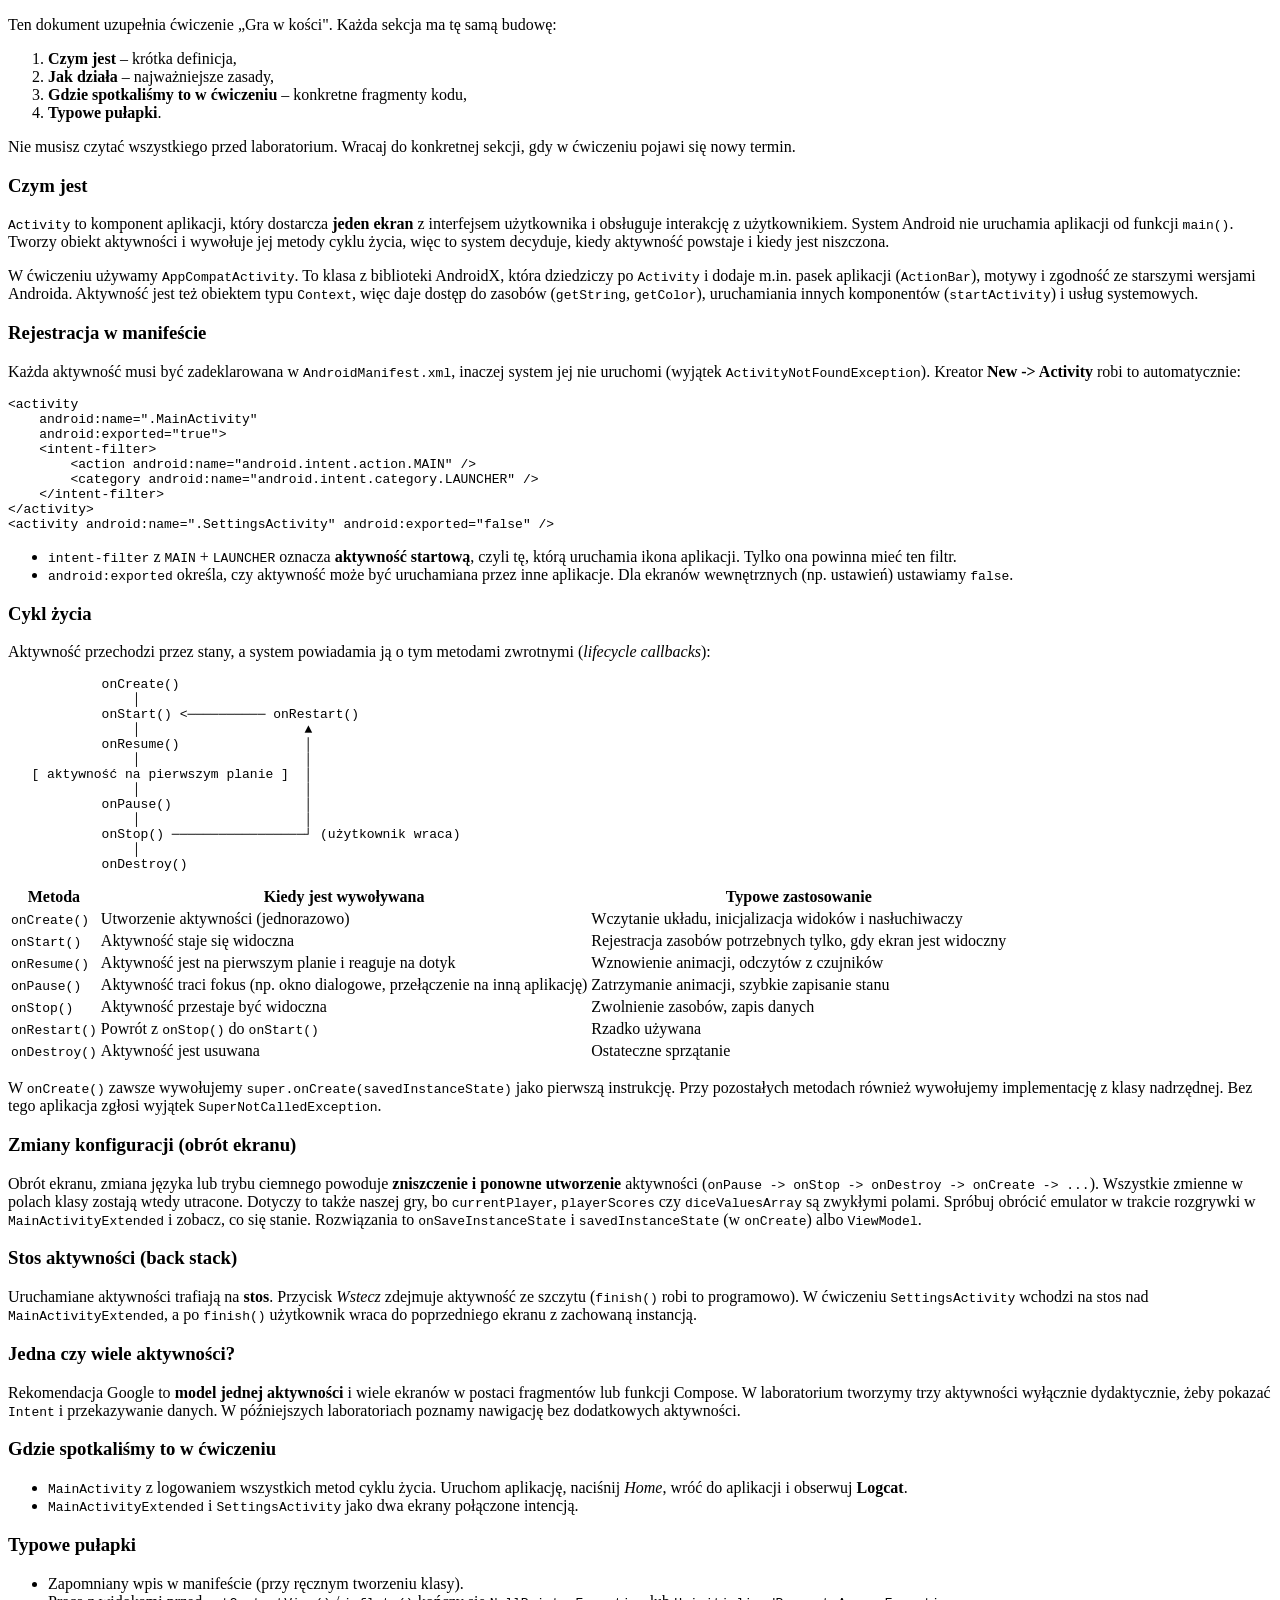
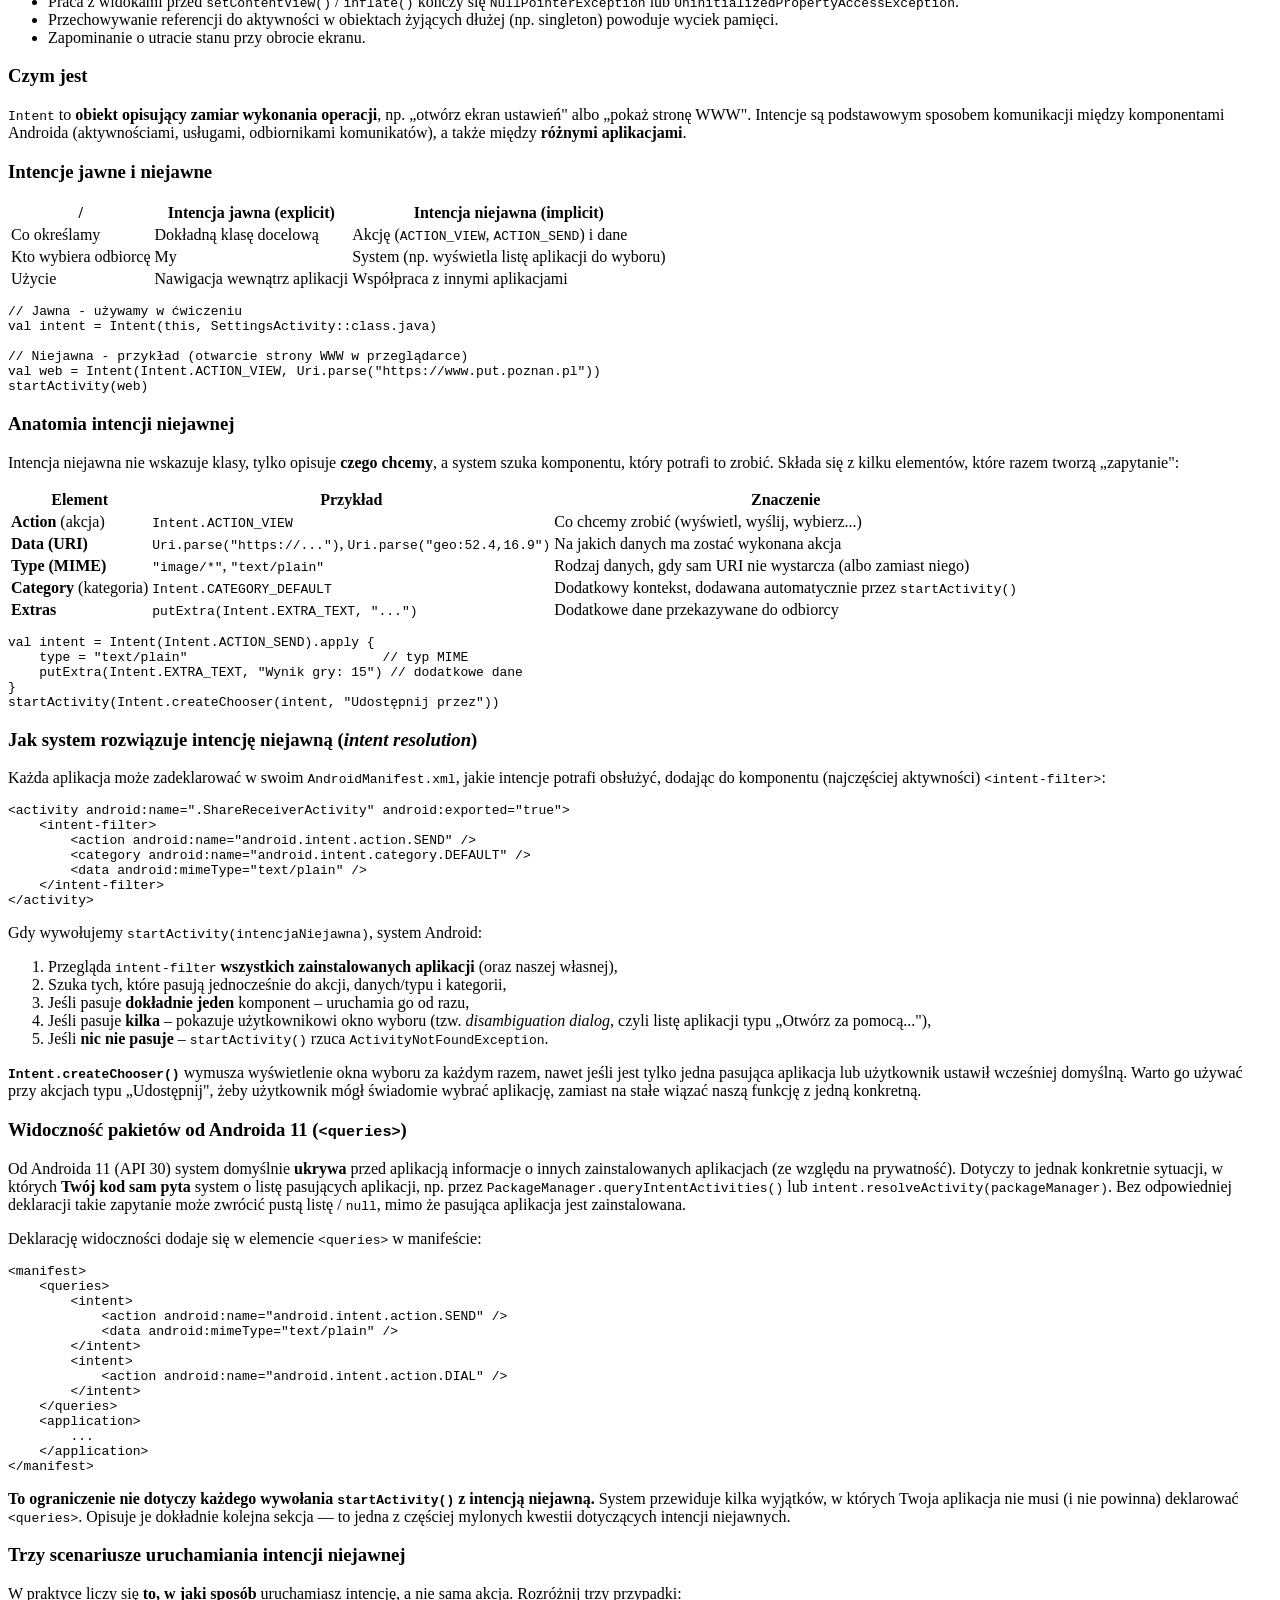
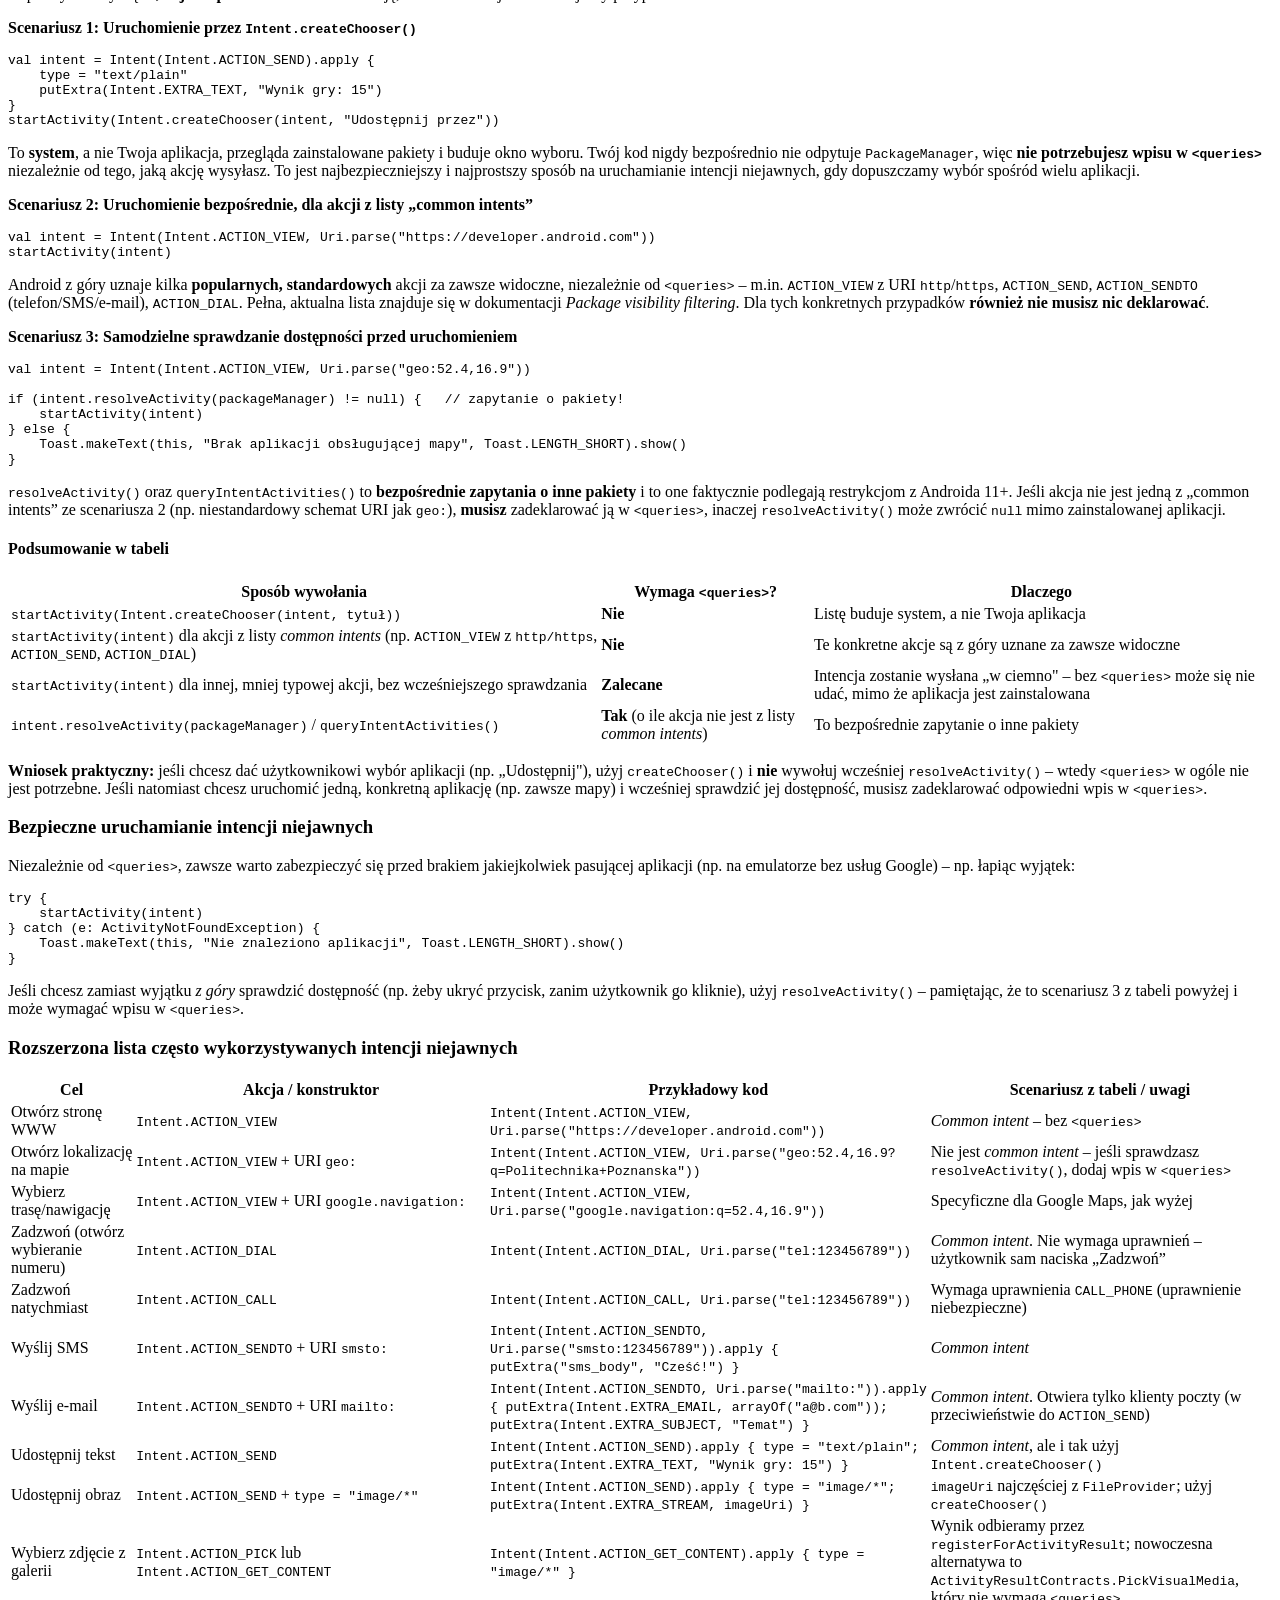
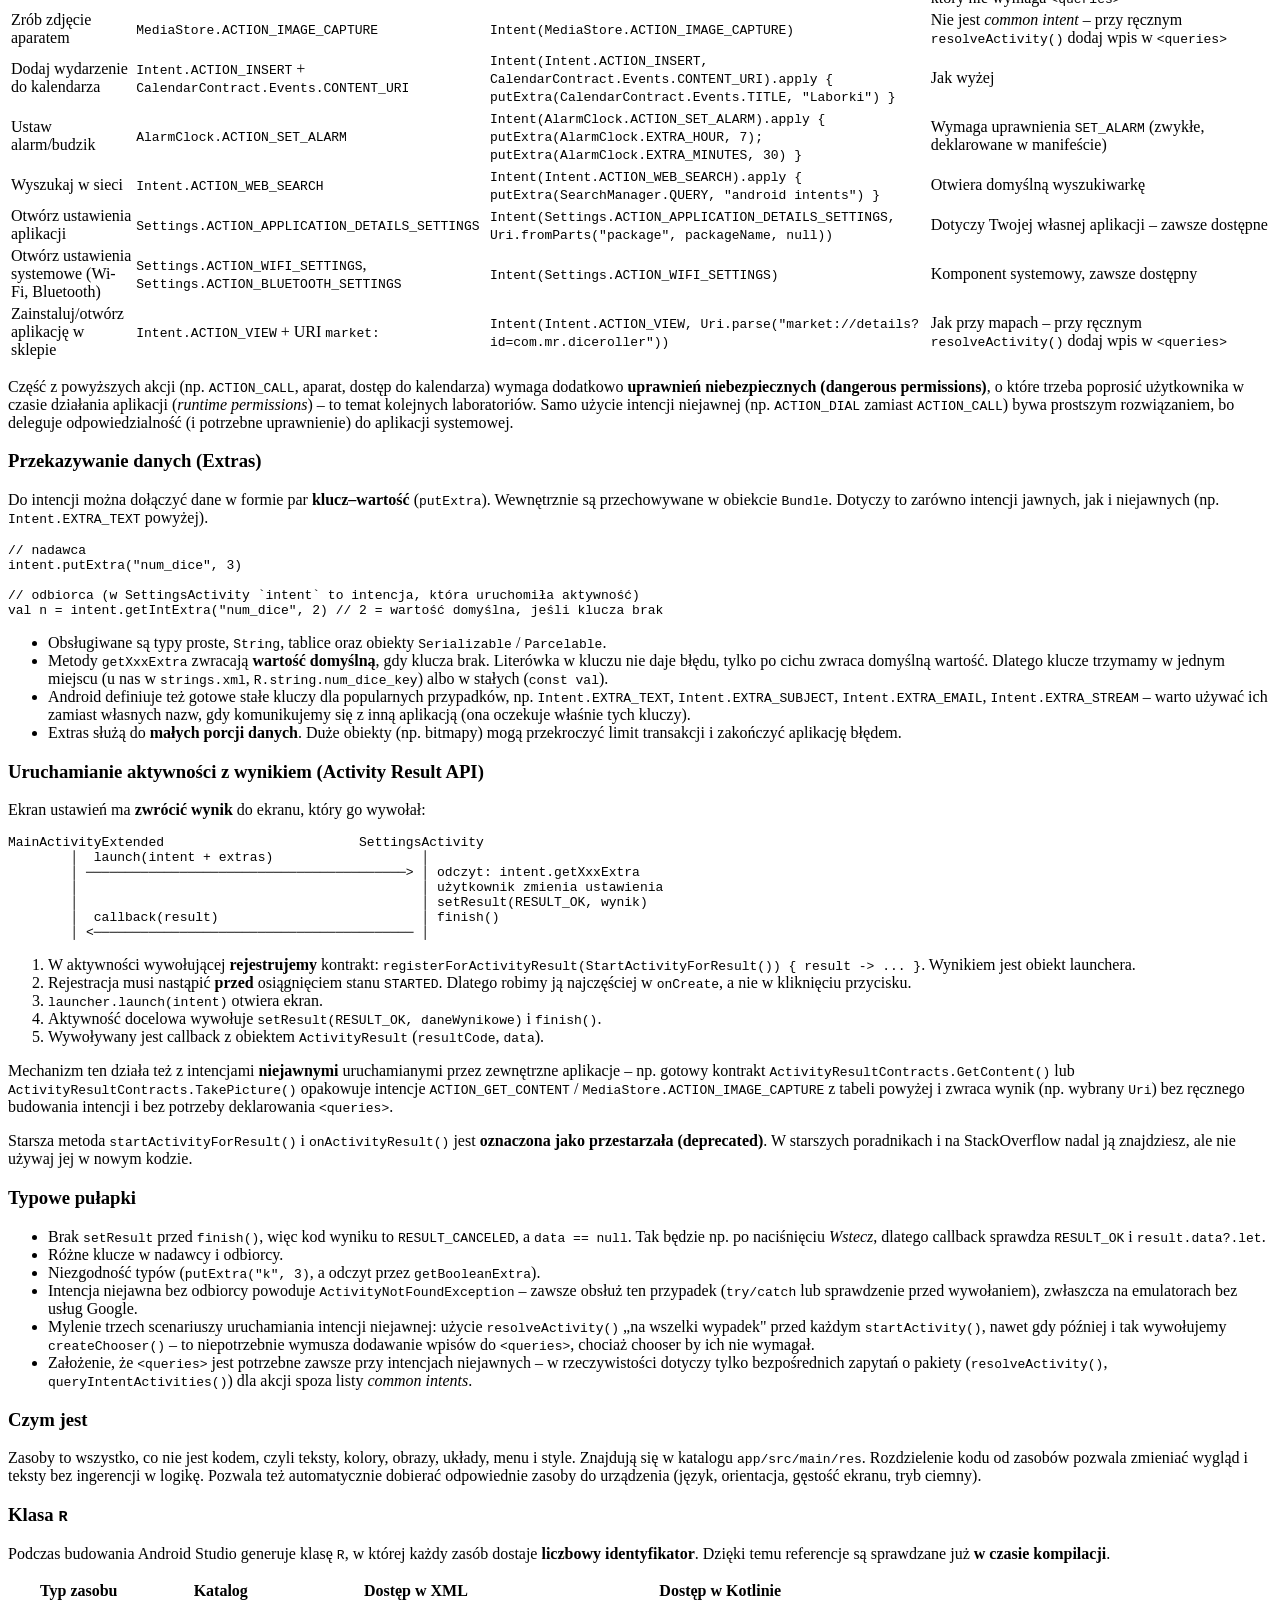
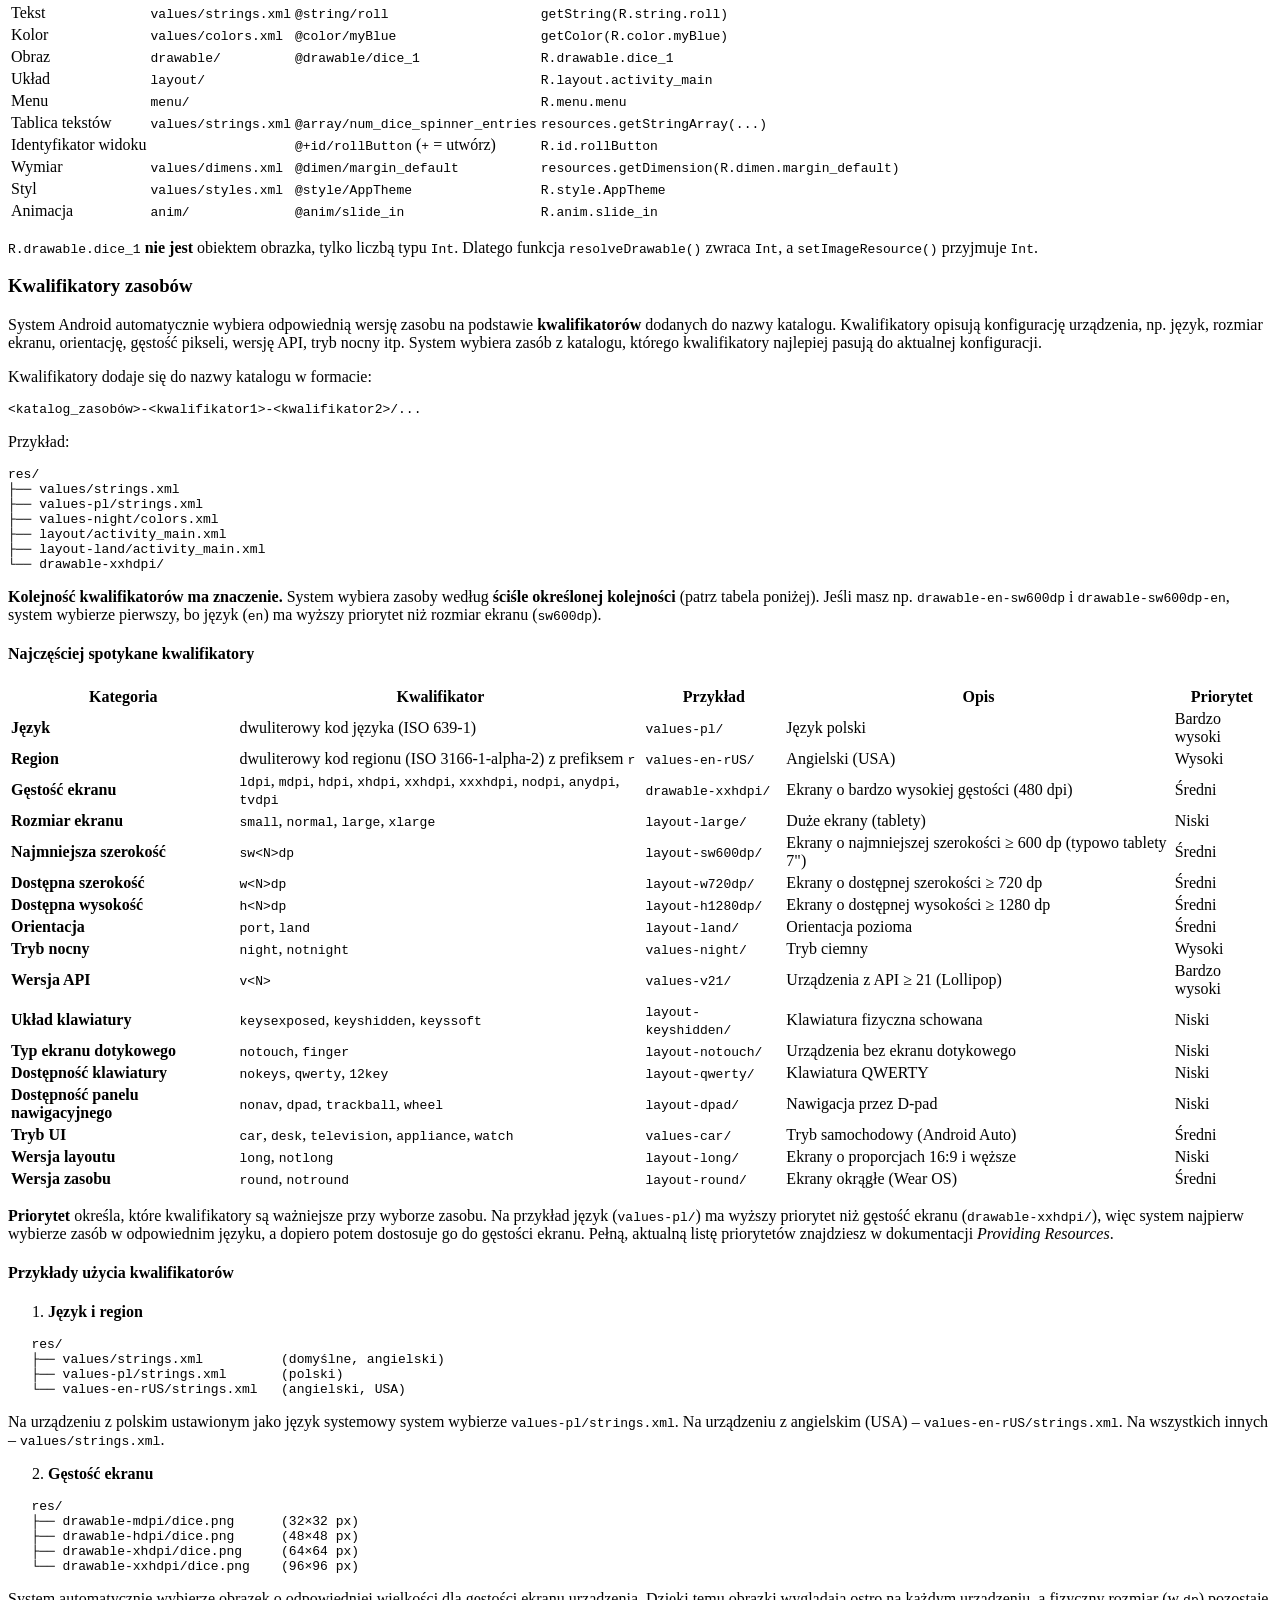
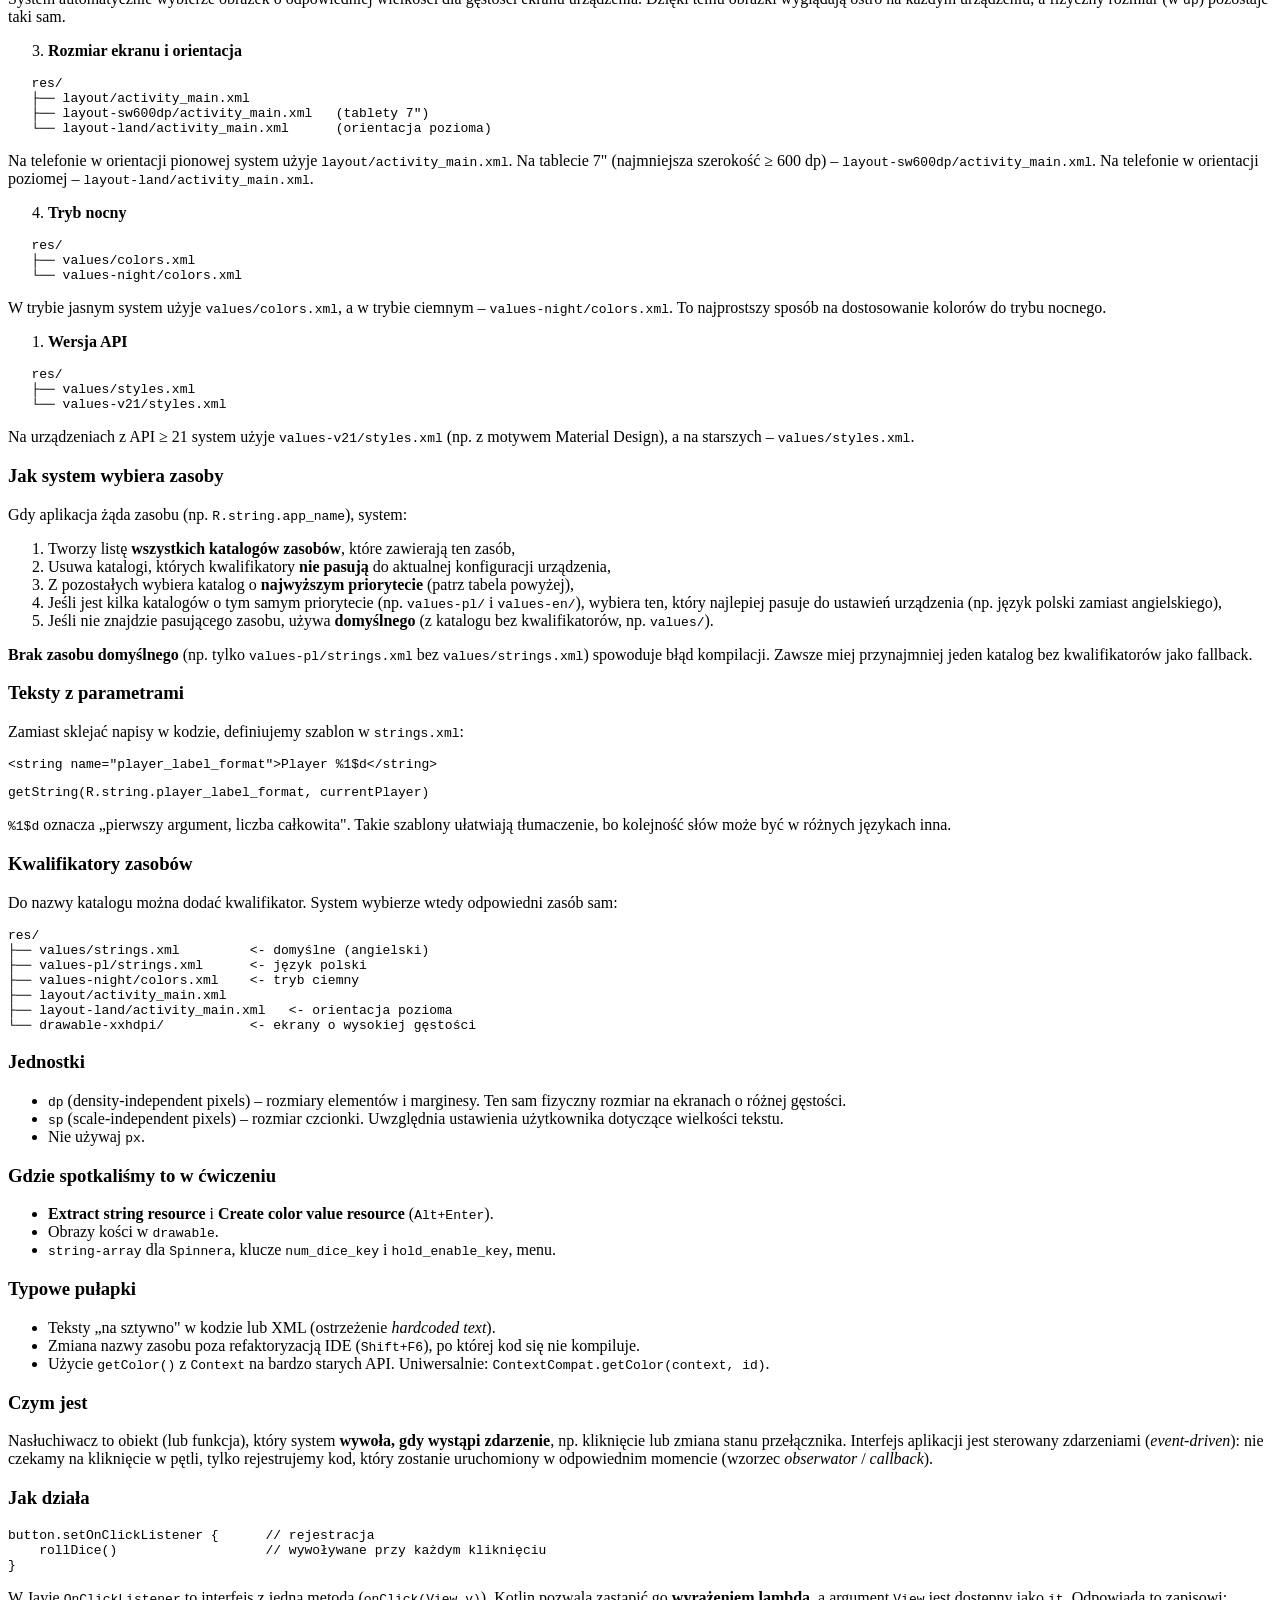
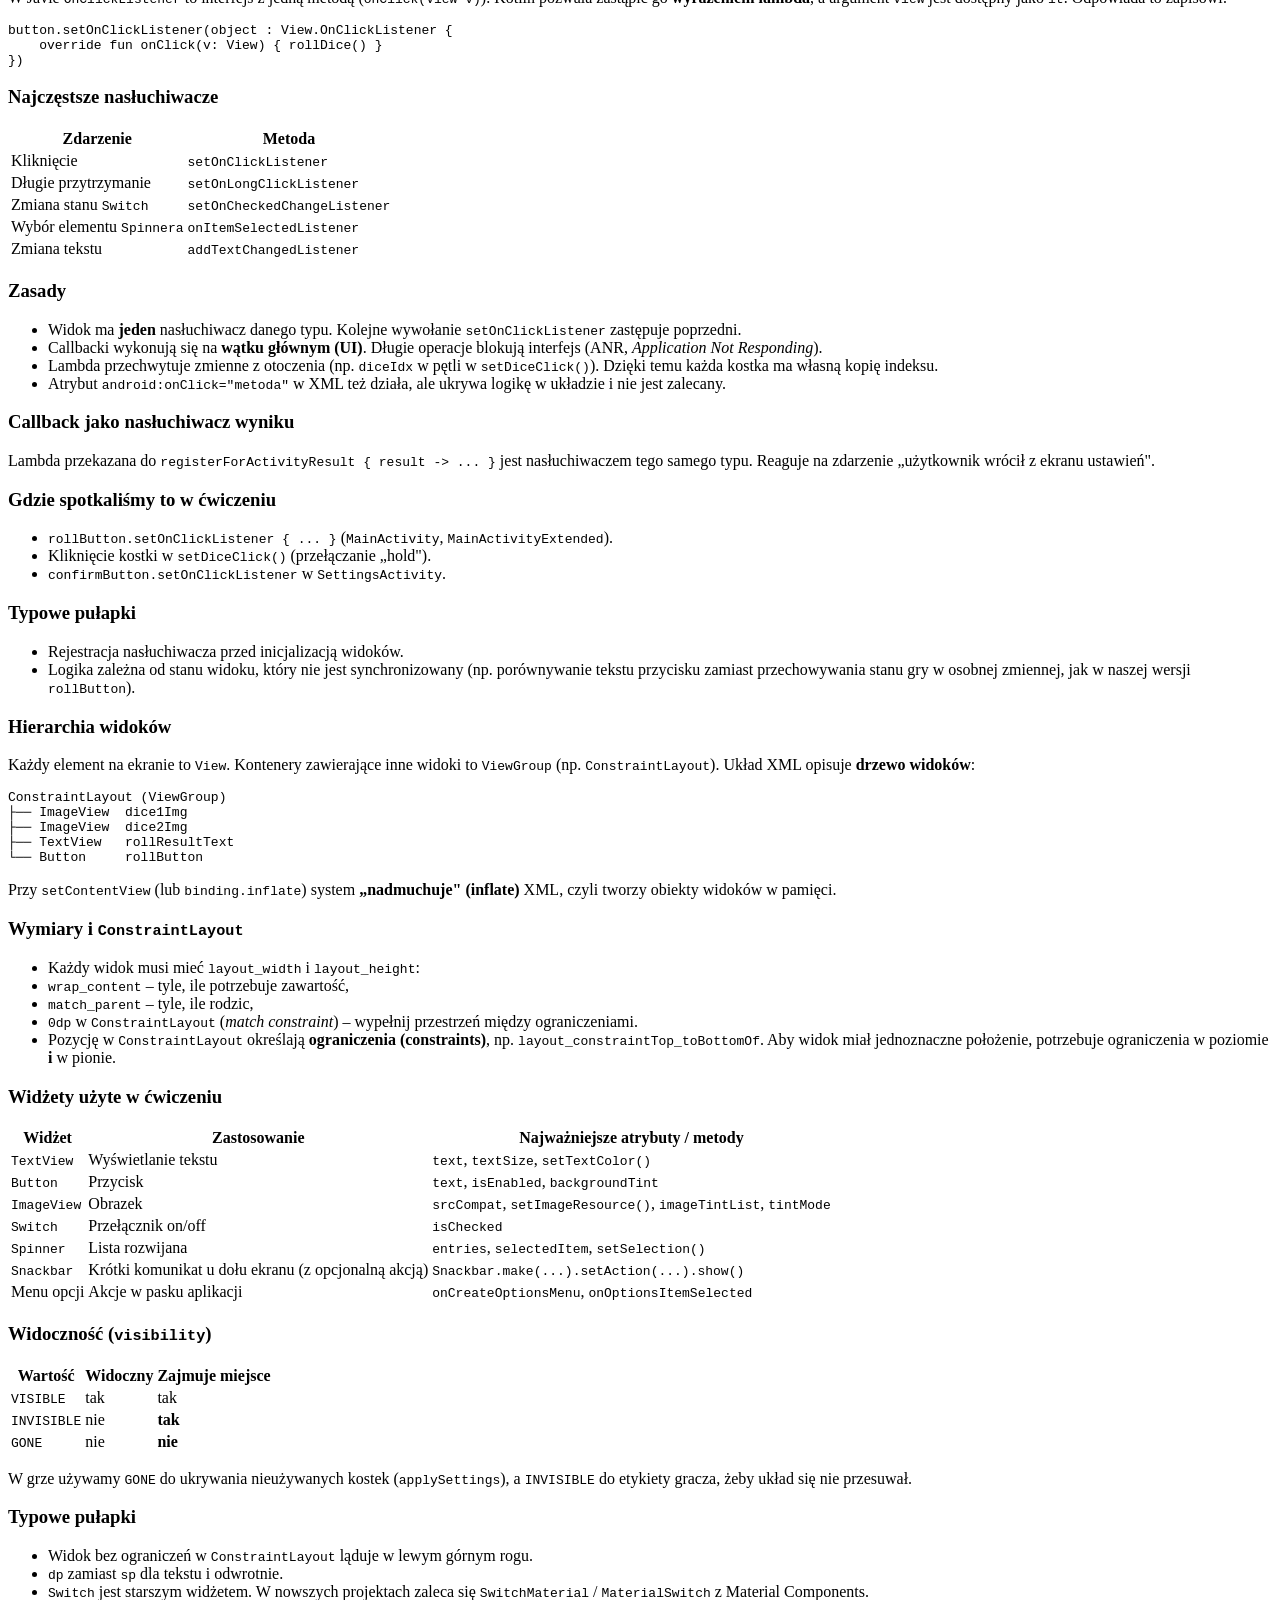
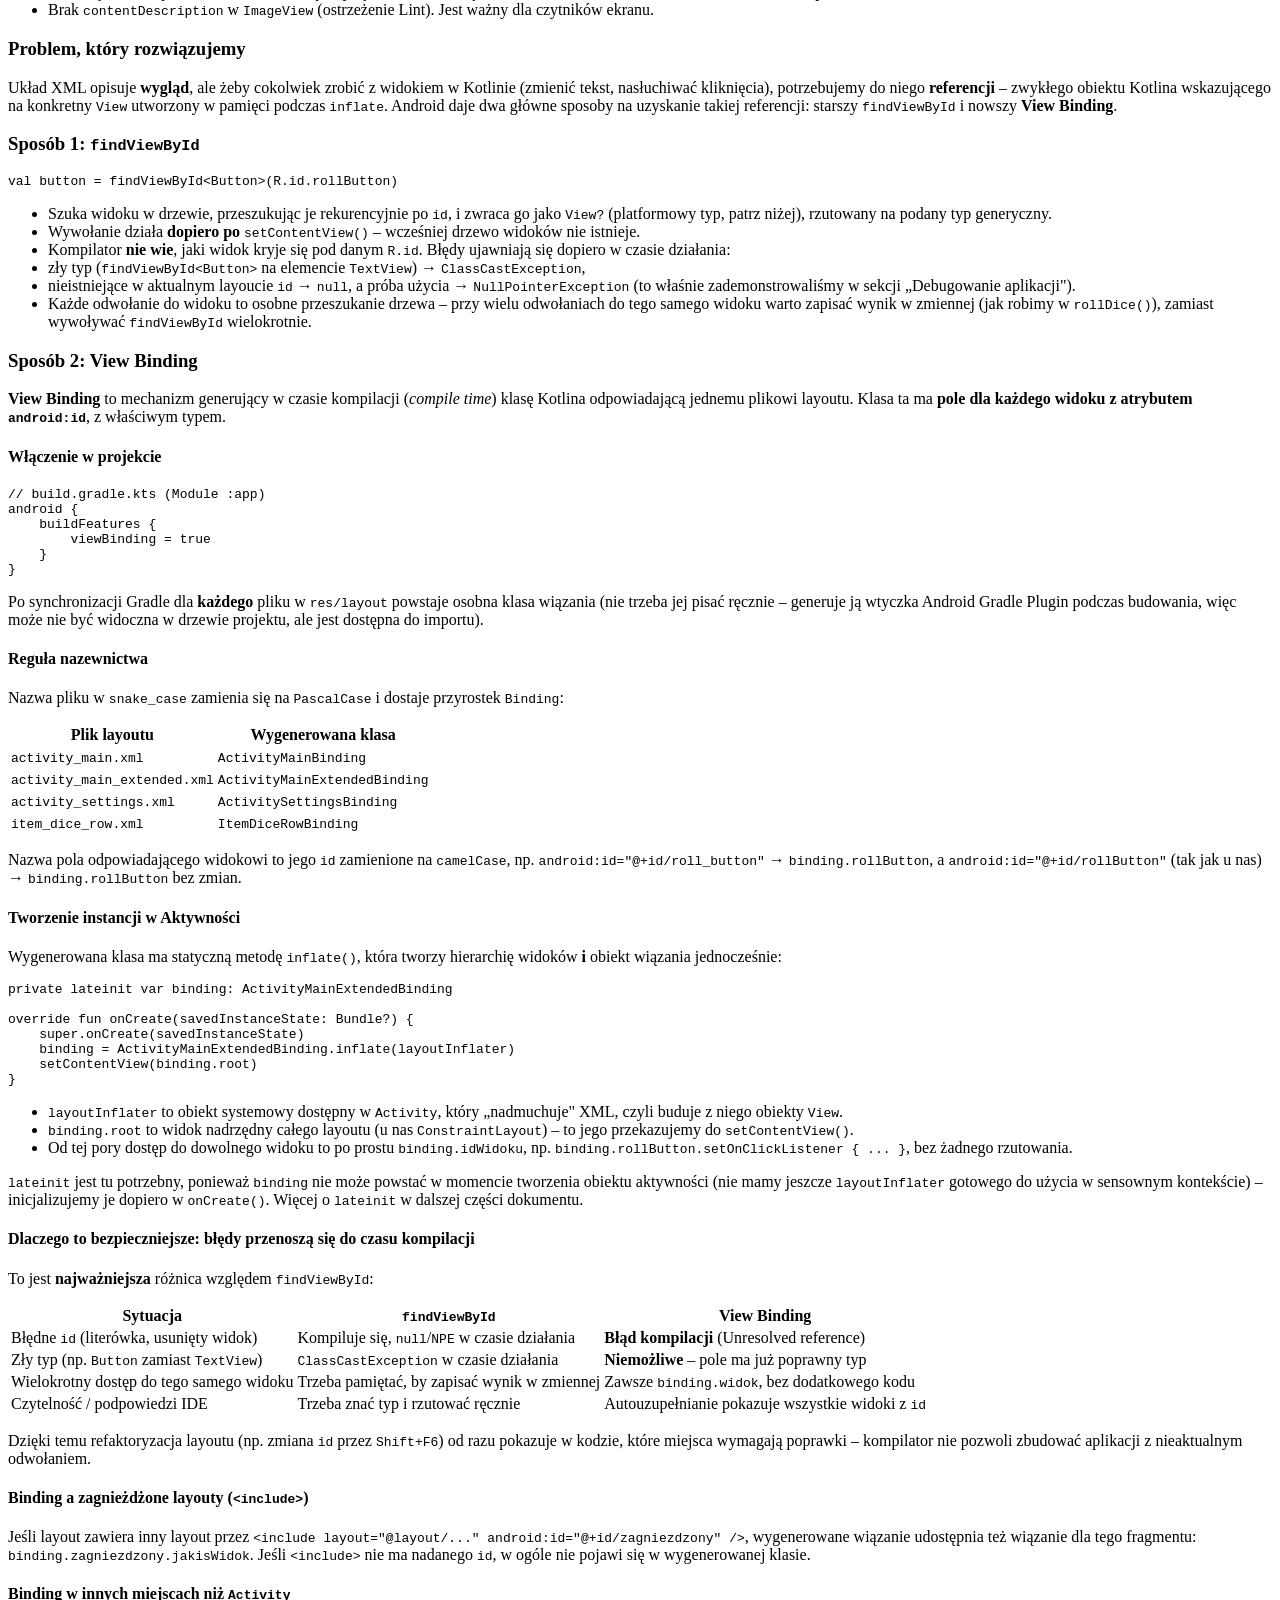
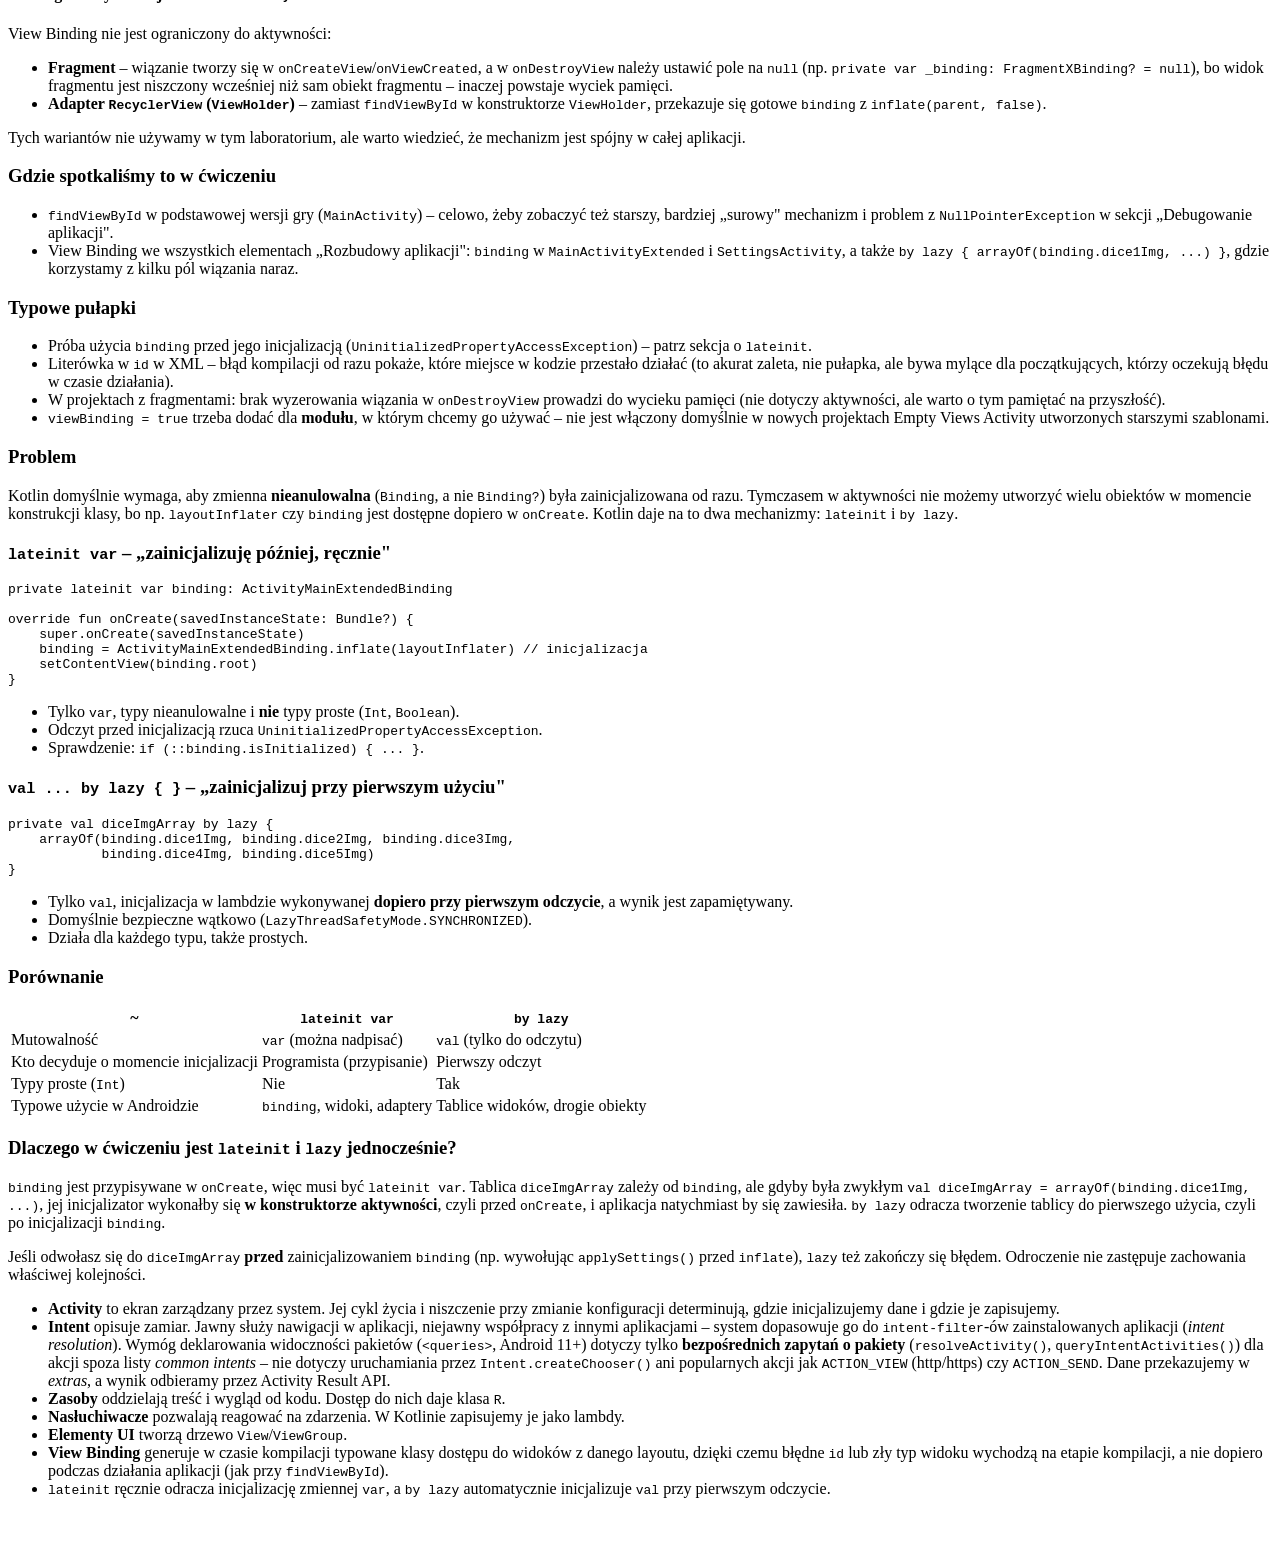
==== labs/lab1/theory.html @ 0d429bd4 "Lab test" ====
<!doctype html>
<html>
<head>
  <meta name="viewport" content="width=device-width, minimum-scale=1.0, initial-scale=1.0, user-scalable=yes">
  <meta charset="UTF-8">
  <title>Laboratorium 1 - Gra w kości - Słownik koncepcji</title>
  <link rel="icon" type="image/svg+xml" href="../../../assets/android-favicon.svg">
  <link rel="stylesheet" href="../../../assets/material-icons.css">
  <link rel="stylesheet" href="../../../codelab-soft-brutalism.css">
</head>
<body>
    <div class="codelab"
      id="CodelabsCreator"
      data-title="Laboratorium 1 - Gra w kości - Słownik koncepcji"
      data-author="by Marcin Rodziewicz">
    
      <section class="codelab-step" data-label="Jak korzystać z tego materiału" data-duration="02">
        <p>Ten dokument uzupełnia ćwiczenie „Gra w kości&quot;. Każda sekcja  ma tę samą budowę:</p>
<ol><li><strong>Czym jest</strong> – krótka definicja,</li><li><strong>Jak działa</strong> – najważniejsze zasady,</li><li><strong>Gdzie spotkaliśmy to w ćwiczeniu</strong> – konkretne fragmenty kodu,</li><li><strong>Typowe pułapki</strong>.</li></ol>
<aside class="special"><p>Nie musisz czytać wszystkiego przed laboratorium. Wracaj do konkretnej sekcji, gdy w ćwiczeniu pojawi się nowy termin.</p></aside>
      </section>
    
      <section class="codelab-step" data-label="Activity (Aktywność)" data-duration="08">
        <h3 is-upgraded>Czym jest</h3>
<p><code>Activity</code> to komponent aplikacji, który dostarcza <strong>jeden ekran</strong> z interfejsem użytkownika i obsługuje interakcję z użytkownikiem. System Android nie uruchamia aplikacji od funkcji <code>main()</code>. Tworzy obiekt aktywności i wywołuje jej metody cyklu życia, więc to system decyduje, kiedy aktywność powstaje i kiedy jest niszczona.</p>
<p>W ćwiczeniu używamy <code>AppCompatActivity</code>. To klasa z biblioteki AndroidX, która dziedziczy po <code>Activity</code> i dodaje m.in. pasek aplikacji (<code>ActionBar</code>), motywy i zgodność ze starszymi wersjami Androida. Aktywność jest też obiektem typu <code>Context</code>, więc daje dostęp do zasobów (<code>getString</code>, <code>getColor</code>), uruchamiania innych komponentów (<code>startActivity</code>) i usług systemowych.</p>
<h3 is-upgraded>Rejestracja w manifeście</h3>
<p>Każda aktywność musi być zadeklarowana w <code>AndroidManifest.xml</code>, inaczej system jej nie uruchomi (wyjątek <code>ActivityNotFoundException</code>). Kreator <strong>New -&gt; Activity</strong> robi to automatycznie:</p>
<pre><code class="language-xml">&lt;activity
    android:name=&quot;.MainActivity&quot;
    android:exported=&quot;true&quot;&gt;
    &lt;intent-filter&gt;
        &lt;action android:name=&quot;android.intent.action.MAIN&quot; /&gt;
        &lt;category android:name=&quot;android.intent.category.LAUNCHER&quot; /&gt;
    &lt;/intent-filter&gt;
&lt;/activity&gt;
&lt;activity android:name=&quot;.SettingsActivity&quot; android:exported=&quot;false&quot; /&gt;
</code></pre>
<ul><li><code>intent-filter</code> z <code>MAIN</code> + <code>LAUNCHER</code> oznacza <strong>aktywność startową</strong>, czyli tę, którą uruchamia ikona aplikacji. Tylko ona powinna mieć ten filtr.</li><li><code>android:exported</code> określa, czy aktywność może być uruchamiana przez inne aplikacje. Dla ekranów wewnętrznych (np. ustawień) ustawiamy <code>false</code>.</li></ul>
<h3 is-upgraded>Cykl życia</h3>
<p>Aktywność przechodzi przez stany, a system powiadamia ją o tym metodami zwrotnymi (<em>lifecycle callbacks</em>):</p>
<pre><code>            onCreate()
                │
            onStart() &lt;────────── onRestart()
                │                     ▲
            onResume()                │
                │                     │
   [ aktywność na pierwszym planie ]  │
                │                     │
            onPause()                 │
                │                     │
            onStop() ─────────────────┘ (użytkownik wraca)
                │
            onDestroy()
</code></pre>
<table><thead><tr><th>Metoda</th><th>Kiedy jest wywoływana</th><th>Typowe zastosowanie</th></tr></thead><tbody><tr><td><code>onCreate()</code></td><td>Utworzenie aktywności (jednorazowo)</td><td>Wczytanie układu, inicjalizacja widoków i nasłuchiwaczy</td></tr><tr><td><code>onStart()</code></td><td>Aktywność staje się widoczna</td><td>Rejestracja zasobów potrzebnych tylko, gdy ekran jest widoczny</td></tr><tr><td><code>onResume()</code></td><td>Aktywność jest na pierwszym planie i reaguje na dotyk</td><td>Wznowienie animacji, odczytów z czujników</td></tr><tr><td><code>onPause()</code></td><td>Aktywność traci fokus (np. okno dialogowe, przełączenie na inną aplikację)</td><td>Zatrzymanie animacji, szybkie zapisanie stanu</td></tr><tr><td><code>onStop()</code></td><td>Aktywność przestaje być widoczna</td><td>Zwolnienie zasobów, zapis danych</td></tr><tr><td><code>onRestart()</code></td><td>Powrót z <code>onStop()</code> do <code>onStart()</code></td><td>Rzadko używana</td></tr><tr><td><code>onDestroy()</code></td><td>Aktywność jest usuwana</td><td>Ostateczne sprzątanie</td></tr></tbody></table>
<aside class="special"><p>W <code>onCreate()</code> zawsze wywołujemy <code>super.onCreate(savedInstanceState)</code> jako pierwszą instrukcję. Przy pozostałych metodach również wywołujemy implementację z klasy nadrzędnej. Bez tego aplikacja zgłosi wyjątek <code>SuperNotCalledException</code>.</p></aside>
<h3 is-upgraded>Zmiany konfiguracji (obrót ekranu)</h3>
<p>Obrót ekranu, zmiana języka lub trybu ciemnego powoduje <strong>zniszczenie i ponowne utworzenie</strong> aktywności (<code>onPause -&gt; onStop -&gt; onDestroy -&gt; onCreate -&gt; ...</code>). Wszystkie zmienne w polach klasy zostają wtedy utracone. Dotyczy to także naszej gry, bo <code>currentPlayer</code>, <code>playerScores</code> czy <code>diceValuesArray</code> są zwykłymi polami. Spróbuj obrócić emulator w trakcie rozgrywki w <code>MainActivityExtended</code> i zobacz, co się stanie. Rozwiązania to <code>onSaveInstanceState</code> i <code>savedInstanceState</code> (w <code>onCreate</code>) albo <code>ViewModel</code>.</p>
<h3 is-upgraded>Stos aktywności (back stack)</h3>
<p>Uruchamiane aktywności trafiają na <strong>stos</strong>. Przycisk <em>Wstecz</em> zdejmuje aktywność ze szczytu (<code>finish()</code> robi to programowo). W ćwiczeniu <code>SettingsActivity</code> wchodzi na stos nad <code>MainActivityExtended</code>, a po <code>finish()</code> użytkownik wraca do poprzedniego ekranu z zachowaną instancją.</p>
<h3 is-upgraded>Jedna czy wiele aktywności?</h3>
<p>Rekomendacja Google to <strong>model jednej aktywności</strong> i wiele ekranów w postaci fragmentów lub funkcji Compose. W laboratorium tworzymy trzy aktywności wyłącznie dydaktycznie, żeby pokazać <code>Intent</code> i przekazywanie danych. W późniejszych laboratoriach poznamy nawigację bez dodatkowych aktywności.</p>
<h3 is-upgraded>Gdzie spotkaliśmy to w ćwiczeniu</h3>
<ul><li><code>MainActivity</code> z logowaniem wszystkich metod cyklu życia. Uruchom aplikację, naciśnij <em>Home</em>, wróć do aplikacji i obserwuj <strong>Logcat</strong>.</li><li><code>MainActivityExtended</code> i <code>SettingsActivity</code> jako dwa ekrany połączone intencją.</li></ul>
<h3 is-upgraded>Typowe pułapki</h3>
<ul><li>Zapomniany wpis w manifeście (przy ręcznym tworzeniu klasy).</li><li>Praca z widokami przed <code>setContentView()</code> / <code>inflate()</code> kończy się <code>NullPointerException</code> lub <code>UninitializedPropertyAccessException</code>.</li><li>Przechowywanie referencji do aktywności w obiektach żyjących dłużej (np. singleton) powoduje wyciek pamięci.</li><li>Zapominanie o utracie stanu przy obrocie ekranu.</li></ul>
      </section>
    
      <section class="codelab-step" data-label="Intencje (Intents)" data-duration="14">
        <h3 is-upgraded>Czym jest</h3>
<p><code>Intent</code> to <strong>obiekt opisujący zamiar wykonania operacji</strong>, np. „otwórz ekran ustawień&quot; albo „pokaż stronę WWW&quot;. Intencje są podstawowym sposobem komunikacji między komponentami Androida (aktywnościami, usługami, odbiornikami komunikatów), a także między <strong>różnymi aplikacjami</strong>.</p>
<h3 is-upgraded>Intencje jawne i niejawne</h3>
<table><thead><tr><th>/</th><th>Intencja jawna (explicit)</th><th>Intencja niejawna (implicit)</th></tr></thead><tbody><tr><td>Co określamy</td><td>Dokładną klasę docelową</td><td>Akcję (<code>ACTION_VIEW</code>, <code>ACTION_SEND</code>) i dane</td></tr><tr><td>Kto wybiera odbiorcę</td><td>My</td><td>System (np. wyświetla listę aplikacji do wyboru)</td></tr><tr><td>Użycie</td><td>Nawigacja wewnątrz aplikacji</td><td>Współpraca z innymi aplikacjami</td></tr></tbody></table>
<pre><code class="language-kotlin">// Jawna - używamy w ćwiczeniu
val intent = Intent(this, SettingsActivity::class.java)

// Niejawna - przykład (otwarcie strony WWW w przeglądarce)
val web = Intent(Intent.ACTION_VIEW, Uri.parse(&quot;https://www.put.poznan.pl&quot;))
startActivity(web)
</code></pre>
<h3 is-upgraded>Anatomia intencji niejawnej</h3>
<p>Intencja niejawna nie wskazuje klasy, tylko opisuje <strong>czego chcemy</strong>, a system szuka komponentu, który potrafi to zrobić. Składa się z kilku elementów, które razem tworzą „zapytanie&quot;:</p>
<table><thead><tr><th>Element</th><th>Przykład</th><th>Znaczenie</th></tr></thead><tbody><tr><td><strong>Action</strong> (akcja)</td><td><code>Intent.ACTION_VIEW</code></td><td>Co chcemy zrobić (wyświetl, wyślij, wybierz...)</td></tr><tr><td><strong>Data (URI)</strong></td><td><code>Uri.parse(&quot;https://...&quot;)</code>, <code>Uri.parse(&quot;geo:52.4,16.9&quot;)</code></td><td>Na jakich danych ma zostać wykonana akcja</td></tr><tr><td><strong>Type (MIME)</strong></td><td><code>&quot;image/*&quot;</code>, <code>&quot;text/plain&quot;</code></td><td>Rodzaj danych, gdy sam URI nie wystarcza (albo zamiast niego)</td></tr><tr><td><strong>Category</strong> (kategoria)</td><td><code>Intent.CATEGORY_DEFAULT</code></td><td>Dodatkowy kontekst, dodawana automatycznie przez <code>startActivity()</code></td></tr><tr><td><strong>Extras</strong></td><td><code>putExtra(Intent.EXTRA_TEXT, &quot;...&quot;)</code></td><td>Dodatkowe dane przekazywane do odbiorcy</td></tr></tbody></table>
<pre><code class="language-kotlin">val intent = Intent(Intent.ACTION_SEND).apply {
    type = &quot;text/plain&quot;                         // typ MIME
    putExtra(Intent.EXTRA_TEXT, &quot;Wynik gry: 15&quot;) // dodatkowe dane
}
startActivity(Intent.createChooser(intent, &quot;Udostępnij przez&quot;))
</code></pre>
<h3 is-upgraded>Jak system rozwiązuje intencję niejawną (<em>intent resolution</em>)</h3>
<p>Każda aplikacja może zadeklarować w swoim <code>AndroidManifest.xml</code>, jakie intencje potrafi obsłużyć, dodając do komponentu (najczęściej aktywności) <code>&lt;intent-filter&gt;</code>:</p>
<pre><code class="language-xml">&lt;activity android:name=&quot;.ShareReceiverActivity&quot; android:exported=&quot;true&quot;&gt;
    &lt;intent-filter&gt;
        &lt;action android:name=&quot;android.intent.action.SEND&quot; /&gt;
        &lt;category android:name=&quot;android.intent.category.DEFAULT&quot; /&gt;
        &lt;data android:mimeType=&quot;text/plain&quot; /&gt;
    &lt;/intent-filter&gt;
&lt;/activity&gt;
</code></pre>
<p>Gdy wywołujemy <code>startActivity(intencjaNiejawna)</code>, system Android:</p>
<ol><li>Przegląda <code>intent-filter</code> <strong>wszystkich zainstalowanych aplikacji</strong> (oraz naszej własnej),</li><li>Szuka tych, które pasują jednocześnie do akcji, danych/typu i kategorii,</li><li>Jeśli pasuje <strong>dokładnie jeden</strong> komponent – uruchamia go od razu,</li><li>Jeśli pasuje <strong>kilka</strong> – pokazuje użytkownikowi okno wyboru (tzw. <em>disambiguation dialog</em>, czyli listę aplikacji typu „Otwórz za pomocą...&quot;),</li><li>Jeśli <strong>nic nie pasuje</strong> – <code>startActivity()</code> rzuca <code>ActivityNotFoundException</code>.</li></ol>
<aside class="special"><p><strong><code>Intent.createChooser()</code></strong> wymusza wyświetlenie okna wyboru za każdym razem, nawet jeśli jest tylko jedna pasująca aplikacja lub użytkownik ustawił wcześniej domyślną. Warto go używać przy akcjach typu „Udostępnij&quot;, żeby użytkownik mógł świadomie wybrać aplikację, zamiast na stałe wiązać naszą funkcję z jedną konkretną.</p></aside>
<h3 is-upgraded>Widoczność pakietów od Androida 11 (<code>&lt;queries&gt;</code>)</h3>
<p>Od Androida 11 (API 30) system domyślnie <strong>ukrywa</strong> przed aplikacją informacje o innych zainstalowanych aplikacjach (ze względu na prywatność). Dotyczy to jednak konkretnie sytuacji, w których <strong>Twój kod sam pyta</strong> system o listę pasujących aplikacji, np. przez <code>PackageManager.queryIntentActivities()</code> lub <code>intent.resolveActivity(packageManager)</code>. Bez odpowiedniej deklaracji takie zapytanie może zwrócić pustą listę / <code>null</code>, mimo że pasująca aplikacja jest zainstalowana.</p>
<p>Deklarację widoczności dodaje się w elemencie <code>&lt;queries&gt;</code> w manifeście:</p>
<pre><code class="language-xml">&lt;manifest&gt;
    &lt;queries&gt;
        &lt;intent&gt;
            &lt;action android:name=&quot;android.intent.action.SEND&quot; /&gt;
            &lt;data android:mimeType=&quot;text/plain&quot; /&gt;
        &lt;/intent&gt;
        &lt;intent&gt;
            &lt;action android:name=&quot;android.intent.action.DIAL&quot; /&gt;
        &lt;/intent&gt;
    &lt;/queries&gt;
    &lt;application&gt;
        ...
    &lt;/application&gt;
&lt;/manifest&gt;
</code></pre>
<aside class="warning"><p><strong>To ograniczenie nie dotyczy każdego wywołania <code>startActivity()</code> z intencją niejawną.</strong> System przewiduje kilka wyjątków, w których Twoja aplikacja nie musi (i nie powinna) deklarować <code>&lt;queries&gt;</code>. Opisuje je dokładnie kolejna sekcja — to jedna z częściej mylonych kwestii dotyczących intencji niejawnych.</p></aside>
<h3 is-upgraded>Trzy scenariusze uruchamiania intencji niejawnej</h3>
<p>W praktyce liczy się <strong>to, w jaki sposób</strong> uruchamiasz intencję, a nie sama akcja. Rozróżnij trzy przypadki:</p>
<p><strong>Scenariusz 1: Uruchomienie przez <code>Intent.createChooser()</code></strong></p>
<pre><code class="language-kotlin">val intent = Intent(Intent.ACTION_SEND).apply {
    type = &quot;text/plain&quot;
    putExtra(Intent.EXTRA_TEXT, &quot;Wynik gry: 15&quot;)
}
startActivity(Intent.createChooser(intent, &quot;Udostępnij przez&quot;))
</code></pre>
<p>To <strong>system</strong>, a nie Twoja aplikacja, przegląda zainstalowane pakiety i buduje okno wyboru. Twój kod nigdy bezpośrednio nie odpytuje <code>PackageManager</code>, więc <strong>nie potrzebujesz wpisu w <code>&lt;queries&gt;</code></strong> niezależnie od tego, jaką akcję wysyłasz. To jest najbezpieczniejszy i najprostszy sposób na uruchamianie intencji niejawnych, gdy dopuszczamy wybór spośród wielu aplikacji.</p>
<p><strong>Scenariusz 2: Uruchomienie bezpośrednie, dla akcji z listy „common intents”</strong></p>
<pre><code class="language-kotlin">val intent = Intent(Intent.ACTION_VIEW, Uri.parse(&quot;https://developer.android.com&quot;))
startActivity(intent)
</code></pre>
<p>Android z góry uznaje kilka <strong>popularnych, standardowych</strong> akcji za zawsze widoczne, niezależnie od <code>&lt;queries&gt;</code> – m.in. <code>ACTION_VIEW</code> z URI <code>http</code>/<code>https</code>, <code>ACTION_SEND</code>, <code>ACTION_SENDTO</code> (telefon/SMS/e-mail), <code>ACTION_DIAL</code>. Pełna, aktualna lista znajduje się w dokumentacji <em>Package visibility filtering</em>. Dla tych konkretnych przypadków <strong>również nie musisz nic deklarować</strong>.</p>
<p><strong>Scenariusz 3: Samodzielne sprawdzanie dostępności przed uruchomieniem</strong></p>
<pre><code class="language-kotlin">val intent = Intent(Intent.ACTION_VIEW, Uri.parse(&quot;geo:52.4,16.9&quot;))

if (intent.resolveActivity(packageManager) != null) {   // zapytanie o pakiety!
    startActivity(intent)
} else {
    Toast.makeText(this, &quot;Brak aplikacji obsługującej mapy&quot;, Toast.LENGTH_SHORT).show()
}
</code></pre>
<p><code>resolveActivity()</code> oraz <code>queryIntentActivities()</code> to <strong>bezpośrednie zapytania o inne pakiety</strong> i to one faktycznie podlegają restrykcjom z Androida 11+. Jeśli akcja nie jest jedną z „common intents” ze scenariusza 2 (np. niestandardowy schemat URI jak <code>geo:</code>), <strong>musisz</strong> zadeklarować ją w <code>&lt;queries&gt;</code>, inaczej <code>resolveActivity()</code> może zwrócić <code>null</code> mimo zainstalowanej aplikacji.</p>
<h4 is-upgraded>Podsumowanie w tabeli</h4>
<table><thead><tr><th>Sposób wywołania</th><th>Wymaga <code>&lt;queries&gt;</code>?</th><th>Dlaczego</th></tr></thead><tbody><tr><td><code>startActivity(Intent.createChooser(intent, tytuł))</code></td><td><strong>Nie</strong></td><td>Listę buduje system, a nie Twoja aplikacja</td></tr><tr><td><code>startActivity(intent)</code> dla akcji z listy <em>common intents</em> (np. <code>ACTION_VIEW</code> z <code>http/https</code>, <code>ACTION_SEND</code>, <code>ACTION_DIAL</code>)</td><td><strong>Nie</strong></td><td>Te konkretne akcje są z góry uznane za zawsze widoczne</td></tr><tr><td><code>startActivity(intent)</code> dla innej, mniej typowej akcji, bez wcześniejszego sprawdzania</td><td><strong>Zalecane</strong></td><td>Intencja zostanie wysłana „w ciemno&quot; – bez <code>&lt;queries&gt;</code> może się nie udać, mimo że aplikacja jest zainstalowana</td></tr><tr><td><code>intent.resolveActivity(packageManager)</code> / <code>queryIntentActivities()</code></td><td><strong>Tak</strong> (o ile akcja nie jest z listy <em>common intents</em>)</td><td>To bezpośrednie zapytanie o inne pakiety</td></tr></tbody></table>
<aside class="special"><p><strong>Wniosek praktyczny:</strong> jeśli chcesz dać użytkownikowi wybór aplikacji (np. „Udostępnij&quot;), użyj <code>createChooser()</code> i <strong>nie</strong> wywołuj wcześniej <code>resolveActivity()</code> – wtedy <code>&lt;queries&gt;</code> w ogóle nie jest potrzebne. Jeśli natomiast chcesz uruchomić jedną, konkretną aplikację (np. zawsze mapy) i wcześniej sprawdzić jej dostępność, musisz zadeklarować odpowiedni wpis w <code>&lt;queries&gt;</code>.</p></aside>
<h3 is-upgraded>Bezpieczne uruchamianie intencji niejawnych</h3>
<p>Niezależnie od <code>&lt;queries&gt;</code>, zawsze warto zabezpieczyć się przed brakiem jakiejkolwiek pasującej aplikacji (np. na emulatorze bez usług Google) – np. łapiąc wyjątek:</p>
<pre><code class="language-kotlin">try {
    startActivity(intent)
} catch (e: ActivityNotFoundException) {
    Toast.makeText(this, &quot;Nie znaleziono aplikacji&quot;, Toast.LENGTH_SHORT).show()
}
</code></pre>
<p>Jeśli chcesz zamiast wyjątku <em>z góry</em> sprawdzić dostępność (np. żeby ukryć przycisk, zanim użytkownik go kliknie), użyj <code>resolveActivity()</code> – pamiętając, że to scenariusz 3 z tabeli powyżej i może wymagać wpisu w <code>&lt;queries&gt;</code>.</p>
<h3 is-upgraded>Rozszerzona lista często wykorzystywanych intencji niejawnych</h3>
<table><thead><tr><th>Cel</th><th>Akcja / konstruktor</th><th>Przykładowy kod</th><th>Scenariusz z tabeli / uwagi</th></tr></thead><tbody><tr><td>Otwórz stronę WWW</td><td><code>Intent.ACTION_VIEW</code></td><td><code>Intent(Intent.ACTION_VIEW, Uri.parse(&quot;https://developer.android.com&quot;))</code></td><td><em>Common intent</em> – bez <code>&lt;queries&gt;</code></td></tr><tr><td>Otwórz lokalizację na mapie</td><td><code>Intent.ACTION_VIEW</code> + URI <code>geo:</code></td><td><code>Intent(Intent.ACTION_VIEW, Uri.parse(&quot;geo:52.4,16.9?q=Politechnika+Poznanska&quot;))</code></td><td>Nie jest <em>common intent</em> – jeśli sprawdzasz <code>resolveActivity()</code>, dodaj wpis w <code>&lt;queries&gt;</code></td></tr><tr><td>Wybierz trasę/nawigację</td><td><code>Intent.ACTION_VIEW</code> + URI <code>google.navigation:</code></td><td><code>Intent(Intent.ACTION_VIEW, Uri.parse(&quot;google.navigation:q=52.4,16.9&quot;))</code></td><td>Specyficzne dla Google Maps, jak wyżej</td></tr><tr><td>Zadzwoń (otwórz wybieranie numeru)</td><td><code>Intent.ACTION_DIAL</code></td><td><code>Intent(Intent.ACTION_DIAL, Uri.parse(&quot;tel:123456789&quot;))</code></td><td><em>Common intent</em>. Nie wymaga uprawnień – użytkownik sam naciska „Zadzwoń”</td></tr><tr><td>Zadzwoń natychmiast</td><td><code>Intent.ACTION_CALL</code></td><td><code>Intent(Intent.ACTION_CALL, Uri.parse(&quot;tel:123456789&quot;))</code></td><td>Wymaga uprawnienia <code>CALL_PHONE</code> (uprawnienie niebezpieczne)</td></tr><tr><td>Wyślij SMS</td><td><code>Intent.ACTION_SENDTO</code> + URI <code>smsto:</code></td><td><code>Intent(Intent.ACTION_SENDTO, Uri.parse(&quot;smsto:123456789&quot;)).apply { putExtra(&quot;sms_body&quot;, &quot;Cześć!&quot;) }</code></td><td><em>Common intent</em></td></tr><tr><td>Wyślij e-mail</td><td><code>Intent.ACTION_SENDTO</code> + URI <code>mailto:</code></td><td><code>Intent(Intent.ACTION_SENDTO, Uri.parse(&quot;mailto:&quot;)).apply { putExtra(Intent.EXTRA_EMAIL, arrayOf(&quot;a@b.com&quot;)); putExtra(Intent.EXTRA_SUBJECT, &quot;Temat&quot;) }</code></td><td><em>Common intent</em>. Otwiera tylko klienty poczty (w przeciwieństwie do <code>ACTION_SEND</code>)</td></tr><tr><td>Udostępnij tekst</td><td><code>Intent.ACTION_SEND</code></td><td><code>Intent(Intent.ACTION_SEND).apply { type = &quot;text/plain&quot;; putExtra(Intent.EXTRA_TEXT, &quot;Wynik gry: 15&quot;) }</code></td><td><em>Common intent</em>, ale i tak użyj <code>Intent.createChooser()</code></td></tr><tr><td>Udostępnij obraz</td><td><code>Intent.ACTION_SEND</code> + <code>type = &quot;image/*&quot;</code></td><td><code>Intent(Intent.ACTION_SEND).apply { type = &quot;image/*&quot;; putExtra(Intent.EXTRA_STREAM, imageUri) }</code></td><td><code>imageUri</code> najczęściej z <code>FileProvider</code>; użyj <code>createChooser()</code></td></tr><tr><td>Wybierz zdjęcie z galerii</td><td><code>Intent.ACTION_PICK</code> lub <code>Intent.ACTION_GET_CONTENT</code></td><td><code>Intent(Intent.ACTION_GET_CONTENT).apply { type = &quot;image/*&quot; }</code></td><td>Wynik odbieramy przez <code>registerForActivityResult</code>; nowoczesna alternatywa to <code>ActivityResultContracts.PickVisualMedia</code>, który nie wymaga <code>&lt;queries&gt;</code></td></tr><tr><td>Zrób zdjęcie aparatem</td><td><code>MediaStore.ACTION_IMAGE_CAPTURE</code></td><td><code>Intent(MediaStore.ACTION_IMAGE_CAPTURE)</code></td><td>Nie jest <em>common intent</em> – przy ręcznym <code>resolveActivity()</code> dodaj wpis w <code>&lt;queries&gt;</code></td></tr><tr><td>Dodaj wydarzenie do kalendarza</td><td><code>Intent.ACTION_INSERT</code> + <code>CalendarContract.Events.CONTENT_URI</code></td><td><code>Intent(Intent.ACTION_INSERT, CalendarContract.Events.CONTENT_URI).apply { putExtra(CalendarContract.Events.TITLE, &quot;Laborki&quot;) }</code></td><td>Jak wyżej</td></tr><tr><td>Ustaw alarm/budzik</td><td><code>AlarmClock.ACTION_SET_ALARM</code></td><td><code>Intent(AlarmClock.ACTION_SET_ALARM).apply { putExtra(AlarmClock.EXTRA_HOUR, 7); putExtra(AlarmClock.EXTRA_MINUTES, 30) }</code></td><td>Wymaga uprawnienia <code>SET_ALARM</code> (zwykłe, deklarowane w manifeście)</td></tr><tr><td>Wyszukaj w sieci</td><td><code>Intent.ACTION_WEB_SEARCH</code></td><td><code>Intent(Intent.ACTION_WEB_SEARCH).apply { putExtra(SearchManager.QUERY, &quot;android intents&quot;) }</code></td><td>Otwiera domyślną wyszukiwarkę</td></tr><tr><td>Otwórz ustawienia aplikacji</td><td><code>Settings.ACTION_APPLICATION_DETAILS_SETTINGS</code></td><td><code>Intent(Settings.ACTION_APPLICATION_DETAILS_SETTINGS, Uri.fromParts(&quot;package&quot;, packageName, null))</code></td><td>Dotyczy Twojej własnej aplikacji – zawsze dostępne</td></tr><tr><td>Otwórz ustawienia systemowe (Wi-Fi, Bluetooth)</td><td><code>Settings.ACTION_WIFI_SETTINGS</code>, <code>Settings.ACTION_BLUETOOTH_SETTINGS</code></td><td><code>Intent(Settings.ACTION_WIFI_SETTINGS)</code></td><td>Komponent systemowy, zawsze dostępny</td></tr><tr><td>Zainstaluj/otwórz aplikację w sklepie</td><td><code>Intent.ACTION_VIEW</code> + URI <code>market:</code></td><td><code>Intent(Intent.ACTION_VIEW, Uri.parse(&quot;market://details?id=com.mr.diceroller&quot;))</code></td><td>Jak przy mapach – przy ręcznym <code>resolveActivity()</code> dodaj wpis w <code>&lt;queries&gt;</code></td></tr></tbody></table>
<aside class="warning"><p>Część z powyższych akcji (np. <code>ACTION_CALL</code>, aparat, dostęp do kalendarza) wymaga dodatkowo <strong>uprawnień niebezpiecznych (dangerous permissions)</strong>, o które trzeba poprosić użytkownika w czasie działania aplikacji (<em>runtime permissions</em>) – to temat kolejnych laboratoriów. Samo użycie intencji niejawnej (np. <code>ACTION_DIAL</code> zamiast <code>ACTION_CALL</code>) bywa prostszym rozwiązaniem, bo deleguje odpowiedzialność (i potrzebne uprawnienie) do aplikacji systemowej.</p></aside>
<h3 is-upgraded>Przekazywanie danych (Extras)</h3>
<p>Do intencji można dołączyć dane w formie par <strong>klucz–wartość</strong> (<code>putExtra</code>). Wewnętrznie są przechowywane w obiekcie <code>Bundle</code>. Dotyczy to zarówno intencji jawnych, jak i niejawnych (np. <code>Intent.EXTRA_TEXT</code> powyżej).</p>
<pre><code class="language-kotlin">// nadawca
intent.putExtra(&quot;num_dice&quot;, 3)

// odbiorca (w SettingsActivity `intent` to intencja, która uruchomiła aktywność)
val n = intent.getIntExtra(&quot;num_dice&quot;, 2) // 2 = wartość domyślna, jeśli klucza brak
</code></pre>
<ul><li>Obsługiwane są typy proste, <code>String</code>, tablice oraz obiekty <code>Serializable</code> / <code>Parcelable</code>.</li><li>Metody <code>getXxxExtra</code> zwracają <strong>wartość domyślną</strong>, gdy klucza brak. Literówka w kluczu nie daje błędu, tylko po cichu zwraca domyślną wartość. Dlatego klucze trzymamy w jednym miejscu (u nas w <code>strings.xml</code>, <code>R.string.num_dice_key</code>) albo w stałych (<code>const val</code>).</li><li>Android definiuje też gotowe stałe kluczy dla popularnych przypadków, np. <code>Intent.EXTRA_TEXT</code>, <code>Intent.EXTRA_SUBJECT</code>, <code>Intent.EXTRA_EMAIL</code>, <code>Intent.EXTRA_STREAM</code> – warto używać ich zamiast własnych nazw, gdy komunikujemy się z inną aplikacją (ona oczekuje właśnie tych kluczy).</li><li>Extras służą do <strong>małych porcji danych</strong>. Duże obiekty (np. bitmapy) mogą przekroczyć limit transakcji i zakończyć aplikację błędem.</li></ul>
<h3 is-upgraded>Uruchamianie aktywności z wynikiem (Activity Result API)</h3>
<p>Ekran ustawień ma <strong>zwrócić wynik</strong> do ekranu, który go wywołał:</p>
<pre><code>MainActivityExtended                         SettingsActivity
        │  launch(intent + extras)                   │
        │ ─────────────────────────────────────────&gt; │ odczyt: intent.getXxxExtra
        │                                            │ użytkownik zmienia ustawienia
        │                                            │ setResult(RESULT_OK, wynik)
        │  callback(result)                          │ finish()
        │ &lt;───────────────────────────────────────── │
</code></pre>
<ol><li>W aktywności wywołującej <strong>rejestrujemy</strong> kontrakt: <code>registerForActivityResult(StartActivityForResult()) { result -&gt; ... }</code>. Wynikiem jest obiekt launchera.</li><li>Rejestracja musi nastąpić <strong>przed</strong> osiągnięciem stanu <code>STARTED</code>. Dlatego robimy ją najczęściej w <code>onCreate</code>, a nie w kliknięciu przycisku.</li><li><code>launcher.launch(intent)</code> otwiera ekran.</li><li>Aktywność docelowa wywołuje <code>setResult(RESULT_OK, daneWynikowe)</code> i <code>finish()</code>.</li><li>Wywoływany jest callback z obiektem <code>ActivityResult</code> (<code>resultCode</code>, <code>data</code>).</li></ol>
<p>Mechanizm ten działa też z intencjami <strong>niejawnymi</strong> uruchamianymi przez zewnętrzne aplikacje – np. gotowy kontrakt <code>ActivityResultContracts.GetContent()</code> lub <code>ActivityResultContracts.TakePicture()</code> opakowuje intencje <code>ACTION_GET_CONTENT</code> / <code>MediaStore.ACTION_IMAGE_CAPTURE</code> z tabeli powyżej i zwraca wynik (np. wybrany <code>Uri</code>) bez ręcznego budowania intencji i bez potrzeby deklarowania <code>&lt;queries&gt;</code>.</p>
<aside class="warning"><p>Starsza metoda <code>startActivityForResult()</code> i <code>onActivityResult()</code> jest <strong>oznaczona jako przestarzała (deprecated)</strong>. W starszych poradnikach i na StackOverflow nadal ją znajdziesz, ale nie używaj jej w nowym kodzie.</p></aside>
<h3 is-upgraded>Typowe pułapki</h3>
<ul><li>Brak <code>setResult</code> przed <code>finish()</code>, więc kod wyniku to <code>RESULT_CANCELED</code>, a <code>data == null</code>. Tak będzie np. po naciśnięciu <em>Wstecz</em>, dlatego callback sprawdza <code>RESULT_OK</code> i <code>result.data?.let</code>.</li><li>Różne klucze w nadawcy i odbiorcy.</li><li>Niezgodność typów (<code>putExtra(&quot;k&quot;, 3)</code>, a odczyt przez <code>getBooleanExtra</code>).</li><li>Intencja niejawna bez odbiorcy powoduje <code>ActivityNotFoundException</code> – zawsze obsłuż ten przypadek (<code>try/catch</code> lub sprawdzenie przed wywołaniem), zwłaszcza na emulatorach bez usług Google.</li><li>Mylenie trzech scenariuszy uruchamiania intencji niejawnej: użycie <code>resolveActivity()</code> „na wszelki wypadek&quot; przed każdym <code>startActivity()</code>, nawet gdy później i tak wywołujemy <code>createChooser()</code> – to niepotrzebnie wymusza dodawanie wpisów do <code>&lt;queries&gt;</code>, chociaż chooser by ich nie wymagał.</li><li>Założenie, że <code>&lt;queries&gt;</code> jest potrzebne zawsze przy intencjach niejawnych – w rzeczywistości dotyczy tylko bezpośrednich zapytań o pakiety (<code>resolveActivity()</code>, <code>queryIntentActivities()</code>) dla akcji spoza listy <em>common intents</em>.</li></ul>
      </section>
    
      <section class="codelab-step" data-label="Zasoby (Resources)" data-duration="07">
        <h3 is-upgraded>Czym jest</h3>
<p>Zasoby to wszystko, co nie jest kodem, czyli teksty, kolory, obrazy, układy, menu i style. Znajdują się w katalogu <code>app/src/main/res</code>. Rozdzielenie kodu od zasobów pozwala zmieniać wygląd i teksty bez ingerencji w logikę. Pozwala też automatycznie dobierać odpowiednie zasoby do urządzenia (język, orientacja, gęstość ekranu, tryb ciemny).</p>
<h3 is-upgraded>Klasa <code>R</code></h3>
<p>Podczas budowania Android Studio generuje klasę <code>R</code>, w której każdy zasób dostaje <strong>liczbowy identyfikator</strong>. Dzięki temu referencje są sprawdzane już <strong>w czasie kompilacji</strong>.</p>
<table><thead><tr><th>Typ zasobu</th><th>Katalog</th><th>Dostęp w XML</th><th>Dostęp w Kotlinie</th></tr></thead><tbody><tr><td>Tekst</td><td><code>values/strings.xml</code></td><td><code>@string/roll</code></td><td><code>getString(R.string.roll)</code></td></tr><tr><td>Kolor</td><td><code>values/colors.xml</code></td><td><code>@color/myBlue</code></td><td><code>getColor(R.color.myBlue)</code></td></tr><tr><td>Obraz</td><td><code>drawable/</code></td><td><code>@drawable/dice_1</code></td><td><code>R.drawable.dice_1</code></td></tr><tr><td>Układ</td><td><code>layout/</code></td><td></td><td><code>R.layout.activity_main</code></td></tr><tr><td>Menu</td><td><code>menu/</code></td><td></td><td><code>R.menu.menu</code></td></tr><tr><td>Tablica tekstów</td><td><code>values/strings.xml</code></td><td><code>@array/num_dice_spinner_entries</code></td><td><code>resources.getStringArray(...)</code></td></tr><tr><td>Identyfikator widoku</td><td></td><td><code>@+id/rollButton</code> (<code>+</code> = utwórz)</td><td><code>R.id.rollButton</code></td></tr><tr><td>Wymiar</td><td><code>values/dimens.xml</code></td><td><code>@dimen/margin_default</code></td><td><code>resources.getDimension(R.dimen.margin_default)</code></td></tr><tr><td>Styl</td><td><code>values/styles.xml</code></td><td><code>@style/AppTheme</code></td><td><code>R.style.AppTheme</code></td></tr><tr><td>Animacja</td><td><code>anim/</code></td><td><code>@anim/slide_in</code></td><td><code>R.anim.slide_in</code></td></tr></tbody></table>
<aside class="special"><p><code>R.drawable.dice_1</code> <strong>nie jest</strong> obiektem obrazka, tylko liczbą typu <code>Int</code>. Dlatego funkcja <code>resolveDrawable()</code> zwraca <code>Int</code>, a <code>setImageResource()</code> przyjmuje <code>Int</code>.</p></aside>
<h3 is-upgraded>Kwalifikatory zasobów</h3>
<p>System Android automatycznie wybiera odpowiednią wersję zasobu na podstawie <strong>kwalifikatorów</strong> dodanych do nazwy katalogu. Kwalifikatory opisują konfigurację urządzenia, np. język, rozmiar ekranu, orientację, gęstość pikseli, wersję API, tryb nocny itp. System wybiera zasób z katalogu, którego kwalifikatory najlepiej pasują do aktualnej konfiguracji.</p>
<p>Kwalifikatory dodaje się do nazwy katalogu w formacie:</p>
<pre><code>&lt;katalog_zasobów&gt;-&lt;kwalifikator1&gt;-&lt;kwalifikator2&gt;/...
</code></pre>
<p>Przykład:</p>
<pre><code>res/
├── values/strings.xml
├── values-pl/strings.xml
├── values-night/colors.xml
├── layout/activity_main.xml
├── layout-land/activity_main.xml
└── drawable-xxhdpi/
</code></pre>
<aside class="warning"><p><strong>Kolejność kwalifikatorów ma znaczenie.</strong> System wybiera zasoby według <strong>ściśle określonej kolejności</strong> (patrz tabela poniżej). Jeśli masz np. <code>drawable-en-sw600dp</code> i <code>drawable-sw600dp-en</code>, system wybierze pierwszy, bo język (<code>en</code>) ma wyższy priorytet niż rozmiar ekranu (<code>sw600dp</code>).</p></aside>
<h4 is-upgraded>Najczęściej spotykane kwalifikatory</h4>
<table><thead><tr><th>Kategoria</th><th>Kwalifikator</th><th>Przykład</th><th>Opis</th><th>Priorytet</th></tr></thead><tbody><tr><td><strong>Język</strong></td><td>dwuliterowy kod języka (ISO 639-1)</td><td><code>values-pl/</code></td><td>Język polski</td><td>Bardzo wysoki</td></tr><tr><td><strong>Region</strong></td><td>dwuliterowy kod regionu (ISO 3166-1-alpha-2) z prefiksem <code>r</code></td><td><code>values-en-rUS/</code></td><td>Angielski (USA)</td><td>Wysoki</td></tr><tr><td><strong>Gęstość ekranu</strong></td><td><code>ldpi</code>, <code>mdpi</code>, <code>hdpi</code>, <code>xhdpi</code>, <code>xxhdpi</code>, <code>xxxhdpi</code>, <code>nodpi</code>, <code>anydpi</code>, <code>tvdpi</code></td><td><code>drawable-xxhdpi/</code></td><td>Ekrany o bardzo wysokiej gęstości (480 dpi)</td><td>Średni</td></tr><tr><td><strong>Rozmiar ekranu</strong></td><td><code>small</code>, <code>normal</code>, <code>large</code>, <code>xlarge</code></td><td><code>layout-large/</code></td><td>Duże ekrany (tablety)</td><td>Niski</td></tr><tr><td><strong>Najmniejsza szerokość</strong></td><td><code>sw&lt;N&gt;dp</code></td><td><code>layout-sw600dp/</code></td><td>Ekrany o najmniejszej szerokości ≥ 600 dp (typowo tablety 7&quot;)</td><td>Średni</td></tr><tr><td><strong>Dostępna szerokość</strong></td><td><code>w&lt;N&gt;dp</code></td><td><code>layout-w720dp/</code></td><td>Ekrany o dostępnej szerokości ≥ 720 dp</td><td>Średni</td></tr><tr><td><strong>Dostępna wysokość</strong></td><td><code>h&lt;N&gt;dp</code></td><td><code>layout-h1280dp/</code></td><td>Ekrany o dostępnej wysokości ≥ 1280 dp</td><td>Średni</td></tr><tr><td><strong>Orientacja</strong></td><td><code>port</code>, <code>land</code></td><td><code>layout-land/</code></td><td>Orientacja pozioma</td><td>Średni</td></tr><tr><td><strong>Tryb nocny</strong></td><td><code>night</code>, <code>notnight</code></td><td><code>values-night/</code></td><td>Tryb ciemny</td><td>Wysoki</td></tr><tr><td><strong>Wersja API</strong></td><td><code>v&lt;N&gt;</code></td><td><code>values-v21/</code></td><td>Urządzenia z API ≥ 21 (Lollipop)</td><td>Bardzo wysoki</td></tr><tr><td><strong>Układ klawiatury</strong></td><td><code>keysexposed</code>, <code>keyshidden</code>, <code>keyssoft</code></td><td><code>layout-keyshidden/</code></td><td>Klawiatura fizyczna schowana</td><td>Niski</td></tr><tr><td><strong>Typ ekranu dotykowego</strong></td><td><code>notouch</code>, <code>finger</code></td><td><code>layout-notouch/</code></td><td>Urządzenia bez ekranu dotykowego</td><td>Niski</td></tr><tr><td><strong>Dostępność klawiatury</strong></td><td><code>nokeys</code>, <code>qwerty</code>, <code>12key</code></td><td><code>layout-qwerty/</code></td><td>Klawiatura QWERTY</td><td>Niski</td></tr><tr><td><strong>Dostępność panelu nawigacyjnego</strong></td><td><code>nonav</code>, <code>dpad</code>, <code>trackball</code>, <code>wheel</code></td><td><code>layout-dpad/</code></td><td>Nawigacja przez D-pad</td><td>Niski</td></tr><tr><td><strong>Tryb UI</strong></td><td><code>car</code>, <code>desk</code>, <code>television</code>, <code>appliance</code>, <code>watch</code></td><td><code>values-car/</code></td><td>Tryb samochodowy (Android Auto)</td><td>Średni</td></tr><tr><td><strong>Wersja layoutu</strong></td><td><code>long</code>, <code>notlong</code></td><td><code>layout-long/</code></td><td>Ekrany o proporcjach 16:9 i węższe</td><td>Niski</td></tr><tr><td><strong>Wersja zasobu</strong></td><td><code>round</code>, <code>notround</code></td><td><code>layout-round/</code></td><td>Ekrany okrągłe (Wear OS)</td><td>Średni</td></tr></tbody></table>
<aside class="special"><p><strong>Priorytet</strong> określa, które kwalifikatory są ważniejsze przy wyborze zasobu. Na przykład język (<code>values-pl/</code>) ma wyższy priorytet niż gęstość ekranu (<code>drawable-xxhdpi/</code>), więc system najpierw wybierze zasób w odpowiednim języku, a dopiero potem dostosuje go do gęstości ekranu. Pełną, aktualną listę priorytetów znajdziesz w dokumentacji <em>Providing Resources</em>.</p></aside>
<h4 is-upgraded>Przykłady użycia kwalifikatorów</h4>
<ol><li><strong>Język i region</strong></li></ol>
<pre><code>   res/
   ├── values/strings.xml          (domyślne, angielski)
   ├── values-pl/strings.xml       (polski)
   └── values-en-rUS/strings.xml   (angielski, USA)
</code></pre>
<p>Na urządzeniu z polskim ustawionym jako język systemowy system wybierze <code>values-pl/strings.xml</code>. Na urządzeniu z angielskim (USA) – <code>values-en-rUS/strings.xml</code>. Na wszystkich innych – <code>values/strings.xml</code>.</p>
<ol start="2"><li><strong>Gęstość ekranu</strong></li></ol>
<pre><code>   res/
   ├── drawable-mdpi/dice.png      (32×32 px)
   ├── drawable-hdpi/dice.png      (48×48 px)
   ├── drawable-xhdpi/dice.png     (64×64 px)
   └── drawable-xxhdpi/dice.png    (96×96 px)
</code></pre>
<p>System automatycznie wybierze obrazek o odpowiedniej wielkości dla gęstości ekranu urządzenia. Dzięki temu obrazki wyglądają ostro na każdym urządzeniu, a fizyczny rozmiar (w <code>dp</code>) pozostaje taki sam.</p>
<ol start="3"><li><strong>Rozmiar ekranu i orientacja</strong></li></ol>
<pre><code>   res/
   ├── layout/activity_main.xml
   ├── layout-sw600dp/activity_main.xml   (tablety 7&quot;)
   └── layout-land/activity_main.xml      (orientacja pozioma)
</code></pre>
<p>Na telefonie w orientacji pionowej system użyje <code>layout/activity_main.xml</code>. Na tablecie 7&quot; (najmniejsza szerokość ≥ 600 dp) – <code>layout-sw600dp/activity_main.xml</code>. Na telefonie w orientacji poziomej – <code>layout-land/activity_main.xml</code>.</p>
<ol start="4"><li><strong>Tryb nocny</strong></li></ol>
<pre><code>   res/
   ├── values/colors.xml
   └── values-night/colors.xml
</code></pre>
<p>W trybie jasnym system użyje <code>values/colors.xml</code>, a w trybie ciemnym – <code>values-night/colors.xml</code>. To najprostszy sposób na dostosowanie kolorów do trybu nocnego.</p>
<ol><li><strong>Wersja API</strong></li></ol>
<pre><code>   res/
   ├── values/styles.xml
   └── values-v21/styles.xml
</code></pre>
<p>Na urządzeniach z API ≥ 21 system użyje <code>values-v21/styles.xml</code> (np. z motywem Material Design), a na starszych – <code>values/styles.xml</code>.</p>
<h3 is-upgraded>Jak system wybiera zasoby</h3>
<p>Gdy aplikacja żąda zasobu (np. <code>R.string.app_name</code>), system:</p>
<ol><li>Tworzy listę <strong>wszystkich katalogów zasobów</strong>, które zawierają ten zasób,</li><li>Usuwa katalogi, których kwalifikatory <strong>nie pasują</strong> do aktualnej konfiguracji urządzenia,</li><li>Z pozostałych wybiera katalog o <strong>najwyższym priorytecie</strong> (patrz tabela powyżej),</li><li>Jeśli jest kilka katalogów o tym samym priorytecie (np. <code>values-pl/</code> i <code>values-en/</code>), wybiera ten, który najlepiej pasuje do ustawień urządzenia (np. język polski zamiast angielskiego),</li><li>Jeśli nie znajdzie pasującego zasobu, używa <strong>domyślnego</strong> (z katalogu bez kwalifikatorów, np. <code>values/</code>).</li></ol>
<aside class="warning"><p><strong>Brak zasobu domyślnego</strong> (np. tylko <code>values-pl/strings.xml</code> bez <code>values/strings.xml</code>) spowoduje błąd kompilacji. Zawsze miej przynajmniej jeden katalog bez kwalifikatorów jako fallback.</p></aside>
<h3 is-upgraded>Teksty z parametrami</h3>
<p>Zamiast sklejać napisy w kodzie, definiujemy szablon w <code>strings.xml</code>:</p>
<pre><code class="language-xml">&lt;string name=&quot;player_label_format&quot;&gt;Player %1$d&lt;/string&gt;
</code></pre>
<pre><code class="language-kotlin">getString(R.string.player_label_format, currentPlayer)
</code></pre>
<p><code>%1$d</code> oznacza „pierwszy argument, liczba całkowita&quot;. Takie szablony ułatwiają tłumaczenie, bo kolejność słów może być w różnych językach inna.</p>
<h3 is-upgraded>Kwalifikatory zasobów</h3>
<p>Do nazwy katalogu można dodać kwalifikator. System wybierze wtedy odpowiedni zasób sam:</p>
<pre><code>res/
├── values/strings.xml         &lt;- domyślne (angielski)
├── values-pl/strings.xml      &lt;- język polski
├── values-night/colors.xml    &lt;- tryb ciemny
├── layout/activity_main.xml
├── layout-land/activity_main.xml   &lt;- orientacja pozioma
└── drawable-xxhdpi/           &lt;- ekrany o wysokiej gęstości
</code></pre>
<h3 is-upgraded>Jednostki</h3>
<ul><li><code>dp</code> (density-independent pixels) – rozmiary elementów i marginesy. Ten sam fizyczny rozmiar na ekranach o różnej gęstości.</li><li><code>sp</code> (scale-independent pixels) – rozmiar czcionki. Uwzględnia ustawienia użytkownika dotyczące wielkości tekstu.</li><li>Nie używaj <code>px</code>.</li></ul>
<h3 is-upgraded>Gdzie spotkaliśmy to w ćwiczeniu</h3>
<ul><li><strong>Extract string resource</strong> i <strong>Create color value resource</strong> (<code>Alt+Enter</code>).</li><li>Obrazy kości w <code>drawable</code>.</li><li><code>string-array</code> dla <code>Spinnera</code>, klucze <code>num_dice_key</code> i <code>hold_enable_key</code>, menu.</li></ul>
<h3 is-upgraded>Typowe pułapki</h3>
<ul><li>Teksty „na sztywno&quot; w kodzie lub XML (ostrzeżenie <em>hardcoded text</em>).</li><li>Zmiana nazwy zasobu poza refaktoryzacją IDE (<code>Shift+F6</code>), po której kod się nie kompiluje.</li><li>Użycie <code>getColor()</code> z <code>Context</code> na bardzo starych API. Uniwersalnie: <code>ContextCompat.getColor(context, id)</code>.</li></ul>
      </section>
    
      <section class="codelab-step" data-label="Nasłuchiwacze (Listeners)" data-duration="06">
        <h3 is-upgraded>Czym jest</h3>
<p>Nasłuchiwacz to obiekt (lub funkcja), który system <strong>wywoła, gdy wystąpi zdarzenie</strong>, np. kliknięcie lub zmiana stanu przełącznika. Interfejs aplikacji jest sterowany zdarzeniami (<em>event-driven</em>): nie czekamy na kliknięcie w pętli, tylko rejestrujemy kod, który zostanie uruchomiony w odpowiednim momencie (wzorzec <em>obserwator</em> / <em>callback</em>).</p>
<h3 is-upgraded>Jak działa</h3>
<pre><code class="language-kotlin">button.setOnClickListener {      // rejestracja
    rollDice()                   // wywoływane przy każdym kliknięciu
}
</code></pre>
<p>W Javie <code>OnClickListener</code> to interfejs z jedną metodą (<code>onClick(View v)</code>). Kotlin pozwala zastąpić go <strong>wyrażeniem lambda</strong>, a argument <code>View</code> jest dostępny jako <code>it</code>. Odpowiada to zapisowi:</p>
<pre><code class="language-kotlin">button.setOnClickListener(object : View.OnClickListener {
    override fun onClick(v: View) { rollDice() }
})
</code></pre>
<h3 is-upgraded>Najczęstsze nasłuchiwacze</h3>
<table><thead><tr><th>Zdarzenie</th><th>Metoda</th></tr></thead><tbody><tr><td>Kliknięcie</td><td><code>setOnClickListener</code></td></tr><tr><td>Długie przytrzymanie</td><td><code>setOnLongClickListener</code></td></tr><tr><td>Zmiana stanu <code>Switch</code></td><td><code>setOnCheckedChangeListener</code></td></tr><tr><td>Wybór elementu <code>Spinnera</code></td><td><code>onItemSelectedListener</code></td></tr><tr><td>Zmiana tekstu</td><td><code>addTextChangedListener</code></td></tr></tbody></table>
<h3 is-upgraded>Zasady</h3>
<ul><li>Widok ma <strong>jeden</strong> nasłuchiwacz danego typu. Kolejne wywołanie <code>setOnClickListener</code> zastępuje poprzedni.</li><li>Callbacki wykonują się na <strong>wątku głównym (UI)</strong>. Długie operacje blokują interfejs (ANR, <em>Application Not Responding</em>).</li><li>Lambda przechwytuje zmienne z otoczenia (np. <code>diceIdx</code> w pętli w <code>setDiceClick()</code>). Dzięki temu każda kostka ma własną kopię indeksu.</li><li>Atrybut <code>android:onClick=&quot;metoda&quot;</code> w XML też działa, ale ukrywa logikę w układzie i nie jest zalecany.</li></ul>
<h3 is-upgraded>Callback jako nasłuchiwacz wyniku</h3>
<p>Lambda przekazana do <code>registerForActivityResult { result -&gt; ... }</code> jest nasłuchiwaczem tego samego typu. Reaguje na zdarzenie „użytkownik wrócił z ekranu ustawień&quot;.</p>
<h3 is-upgraded>Gdzie spotkaliśmy to w ćwiczeniu</h3>
<ul><li><code>rollButton.setOnClickListener { ... }</code> (<code>MainActivity</code>, <code>MainActivityExtended</code>).</li><li>Kliknięcie kostki w <code>setDiceClick()</code> (przełączanie „hold&quot;).</li><li><code>confirmButton.setOnClickListener</code> w <code>SettingsActivity</code>.</li></ul>
<h3 is-upgraded>Typowe pułapki</h3>
<ul><li>Rejestracja nasłuchiwacza przed inicjalizacją widoków.</li><li>Logika zależna od stanu widoku, który nie jest synchronizowany (np. porównywanie tekstu przycisku zamiast przechowywania stanu gry w osobnej zmiennej, jak w naszej wersji <code>rollButton</code>).</li></ul>
      </section>
    
      <section class="codelab-step" data-label="Elementy interfejsu użytkownika (UI)" data-duration="07">
        <h3 is-upgraded>Hierarchia widoków</h3>
<p>Każdy element na ekranie to <code>View</code>. Kontenery zawierające inne widoki to <code>ViewGroup</code> (np. <code>ConstraintLayout</code>). Układ XML opisuje <strong>drzewo widoków</strong>:</p>
<pre><code>ConstraintLayout (ViewGroup)
├── ImageView  dice1Img
├── ImageView  dice2Img
├── TextView   rollResultText
└── Button     rollButton
</code></pre>
<p>Przy <code>setContentView</code> (lub <code>binding.inflate</code>) system <strong>„nadmuchuje&quot; (inflate)</strong> XML, czyli tworzy obiekty widoków w pamięci.</p>
<h3 is-upgraded>Wymiary i <code>ConstraintLayout</code></h3>
<ul><li>Każdy widok musi mieć <code>layout_width</code> i <code>layout_height</code>:</li><li><code>wrap_content</code> – tyle, ile potrzebuje zawartość,</li><li><code>match_parent</code> – tyle, ile rodzic,</li><li><code>0dp</code> w <code>ConstraintLayout</code> (<em>match constraint</em>) – wypełnij przestrzeń między ograniczeniami.</li><li>Pozycję w <code>ConstraintLayout</code> określają <strong>ograniczenia (constraints)</strong>, np. <code>layout_constraintTop_toBottomOf</code>. Aby widok miał jednoznaczne położenie, potrzebuje ograniczenia w poziomie <strong>i</strong> w pionie.</li></ul>
<h3 is-upgraded>Widżety użyte w ćwiczeniu</h3>
<table><thead><tr><th>Widżet</th><th>Zastosowanie</th><th>Najważniejsze atrybuty / metody</th></tr></thead><tbody><tr><td><code>TextView</code></td><td>Wyświetlanie tekstu</td><td><code>text</code>, <code>textSize</code>, <code>setTextColor()</code></td></tr><tr><td><code>Button</code></td><td>Przycisk</td><td><code>text</code>, <code>isEnabled</code>, <code>backgroundTint</code></td></tr><tr><td><code>ImageView</code></td><td>Obrazek</td><td><code>srcCompat</code>, <code>setImageResource()</code>, <code>imageTintList</code>, <code>tintMode</code></td></tr><tr><td><code>Switch</code></td><td>Przełącznik on/off</td><td><code>isChecked</code></td></tr><tr><td><code>Spinner</code></td><td>Lista rozwijana</td><td><code>entries</code>, <code>selectedItem</code>, <code>setSelection()</code></td></tr><tr><td><code>Snackbar</code></td><td>Krótki komunikat u dołu ekranu (z opcjonalną akcją)</td><td><code>Snackbar.make(...).setAction(...).show()</code></td></tr><tr><td>Menu opcji</td><td>Akcje w pasku aplikacji</td><td><code>onCreateOptionsMenu</code>, <code>onOptionsItemSelected</code></td></tr></tbody></table>
<h3 is-upgraded>Widoczność (<code>visibility</code>)</h3>
<table><thead><tr><th>Wartość</th><th>Widoczny</th><th>Zajmuje miejsce</th></tr></thead><tbody><tr><td><code>VISIBLE</code></td><td>tak</td><td>tak</td></tr><tr><td><code>INVISIBLE</code></td><td>nie</td><td><strong>tak</strong></td></tr><tr><td><code>GONE</code></td><td>nie</td><td><strong>nie</strong></td></tr></tbody></table>
<p>W grze używamy <code>GONE</code> do ukrywania nieużywanych kostek (<code>applySettings</code>), a <code>INVISIBLE</code> do etykiety gracza, żeby układ się nie przesuwał.</p>
<h3 is-upgraded>Typowe pułapki</h3>
<ul><li>Widok bez ograniczeń w <code>ConstraintLayout</code> ląduje w lewym górnym rogu.</li><li><code>dp</code> zamiast <code>sp</code> dla tekstu i odwrotnie.</li><li><code>Switch</code> jest starszym widżetem. W nowszych projektach zaleca się <code>SwitchMaterial</code> / <code>MaterialSwitch</code> z Material Components.</li><li>Brak <code>contentDescription</code> w <code>ImageView</code> (ostrzeżenie Lint). Jest ważny dla czytników ekranu.</li></ul>
      </section>
    
      <section class="codelab-step" data-label="Dostęp do widoków z kodu: `findViewById` a View Binding" data-duration="12">
        <h3 is-upgraded>Problem, który rozwiązujemy</h3>
<p>Układ XML opisuje <strong>wygląd</strong>, ale żeby cokolwiek zrobić z widokiem w Kotlinie (zmienić tekst, nasłuchiwać kliknięcia), potrzebujemy do niego <strong>referencji</strong> – zwykłego obiektu Kotlina wskazującego na konkretny <code>View</code> utworzony w pamięci podczas <code>inflate</code>. Android daje dwa główne sposoby na uzyskanie takiej referencji: starszy <code>findViewById</code> i nowszy <strong>View Binding</strong>.</p>
<h3 is-upgraded>Sposób 1: <code>findViewById</code></h3>
<pre><code class="language-kotlin">val button = findViewById&lt;Button&gt;(R.id.rollButton)
</code></pre>
<ul><li>Szuka widoku w drzewie, przeszukując je rekurencyjnie po <code>id</code>, i zwraca go jako <code>View?</code> (platformowy typ, patrz niżej), rzutowany na podany typ generyczny.</li><li>Wywołanie działa <strong>dopiero po</strong> <code>setContentView()</code> – wcześniej drzewo widoków nie istnieje.</li><li>Kompilator <strong>nie wie</strong>, jaki widok kryje się pod danym <code>R.id</code>. Błędy ujawniają się dopiero w czasie działania:</li><li>zły typ (<code>findViewById&lt;Button&gt;</code> na elemencie <code>TextView</code>) → <code>ClassCastException</code>,</li><li>nieistniejące w aktualnym layoucie <code>id</code> → <code>null</code>, a próba użycia → <code>NullPointerException</code> (to właśnie zademonstrowaliśmy w sekcji „Debugowanie aplikacji&quot;).</li><li>Każde odwołanie do widoku to osobne przeszukanie drzewa – przy wielu odwołaniach do tego samego widoku warto zapisać wynik w zmiennej (jak robimy w <code>rollDice()</code>), zamiast wywoływać <code>findViewById</code> wielokrotnie.</li></ul>
<h3 is-upgraded>Sposób 2: View Binding</h3>
<p><strong>View Binding</strong> to mechanizm generujący w czasie kompilacji (<em>compile time</em>) klasę Kotlina odpowiadającą jednemu plikowi layoutu. Klasa ta ma <strong>pole dla każdego widoku z atrybutem <code>android:id</code></strong>, z właściwym typem.</p>
<h4 is-upgraded>Włączenie w projekcie</h4>
<pre><code class="language-kotlin">// build.gradle.kts (Module :app)
android {
    buildFeatures {
        viewBinding = true
    }
}
</code></pre>
<p>Po synchronizacji Gradle dla <strong>każdego</strong> pliku w <code>res/layout</code> powstaje osobna klasa wiązania (nie trzeba jej pisać ręcznie – generuje ją wtyczka Android Gradle Plugin podczas budowania, więc może nie być widoczna w drzewie projektu, ale jest dostępna do importu).</p>
<h4 is-upgraded>Reguła nazewnictwa</h4>
<p>Nazwa pliku w <code>snake_case</code> zamienia się na <code>PascalCase</code> i dostaje przyrostek <code>Binding</code>:</p>
<table><thead><tr><th>Plik layoutu</th><th>Wygenerowana klasa</th></tr></thead><tbody><tr><td><code>activity_main.xml</code></td><td><code>ActivityMainBinding</code></td></tr><tr><td><code>activity_main_extended.xml</code></td><td><code>ActivityMainExtendedBinding</code></td></tr><tr><td><code>activity_settings.xml</code></td><td><code>ActivitySettingsBinding</code></td></tr><tr><td><code>item_dice_row.xml</code></td><td><code>ItemDiceRowBinding</code></td></tr></tbody></table>
<p>Nazwa pola odpowiadającego widokowi to jego <code>id</code> zamienione na <code>camelCase</code>, np. <code>android:id=&quot;@+id/roll_button&quot;</code> → <code>binding.rollButton</code>, a <code>android:id=&quot;@+id/rollButton&quot;</code> (tak jak u nas) → <code>binding.rollButton</code> bez zmian.</p>
<h4 is-upgraded>Tworzenie instancji w Aktywności</h4>
<p>Wygenerowana klasa ma statyczną metodę <code>inflate()</code>, która tworzy hierarchię widoków <strong>i</strong> obiekt wiązania jednocześnie:</p>
<pre><code class="language-kotlin">private lateinit var binding: ActivityMainExtendedBinding

override fun onCreate(savedInstanceState: Bundle?) {
    super.onCreate(savedInstanceState)
    binding = ActivityMainExtendedBinding.inflate(layoutInflater)
    setContentView(binding.root)
}
</code></pre>
<ul><li><code>layoutInflater</code> to obiekt systemowy dostępny w <code>Activity</code>, który „nadmuchuje&quot; XML, czyli buduje z niego obiekty <code>View</code>.</li><li><code>binding.root</code> to widok nadrzędny całego layoutu (u nas <code>ConstraintLayout</code>) – to jego przekazujemy do <code>setContentView()</code>.</li><li>Od tej pory dostęp do dowolnego widoku to po prostu <code>binding.idWidoku</code>, np. <code>binding.rollButton.setOnClickListener { ... }</code>, bez żadnego rzutowania.</li></ul>
<aside class="special"><p><code>lateinit</code> jest tu potrzebny, ponieważ <code>binding</code> nie może powstać w momencie tworzenia obiektu aktywności (nie mamy jeszcze <code>layoutInflater</code> gotowego do użycia w sensownym kontekście) – inicjalizujemy je dopiero w <code>onCreate()</code>. Więcej o <code>lateinit</code> w dalszej części dokumentu.</p></aside>
<h4 is-upgraded>Dlaczego to bezpieczniejsze: błędy przenoszą się do czasu kompilacji</h4>
<p>To jest <strong>najważniejsza</strong> różnica względem <code>findViewById</code>:</p>
<table><thead><tr><th>Sytuacja</th><th><code>findViewById</code></th><th>View Binding</th></tr></thead><tbody><tr><td>Błędne <code>id</code> (literówka, usunięty widok)</td><td>Kompiluje się, <code>null</code>/<code>NPE</code> w czasie działania</td><td><strong>Błąd kompilacji</strong> (Unresolved reference)</td></tr><tr><td>Zły typ (np. <code>Button</code> zamiast <code>TextView</code>)</td><td><code>ClassCastException</code> w czasie działania</td><td><strong>Niemożliwe</strong> – pole ma już poprawny typ</td></tr><tr><td>Wielokrotny dostęp do tego samego widoku</td><td>Trzeba pamiętać, by zapisać wynik w zmiennej</td><td>Zawsze <code>binding.widok</code>, bez dodatkowego kodu</td></tr><tr><td>Czytelność / podpowiedzi IDE</td><td>Trzeba znać typ i rzutować ręcznie</td><td>Autouzupełnianie pokazuje wszystkie widoki z <code>id</code></td></tr></tbody></table>
<p>Dzięki temu refaktoryzacja layoutu (np. zmiana <code>id</code> przez <code>Shift+F6</code>) od razu pokazuje w kodzie, które miejsca wymagają poprawki – kompilator nie pozwoli zbudować aplikacji z nieaktualnym odwołaniem.</p>
<h4 is-upgraded>Binding a zagnieżdżone layouty (<code>&lt;include&gt;</code>)</h4>
<p>Jeśli layout zawiera inny layout przez <code>&lt;include layout=&quot;@layout/...&quot; android:id=&quot;@+id/zagniezdzony&quot; /&gt;</code>, wygenerowane wiązanie udostępnia też wiązanie dla tego fragmentu: <code>binding.zagniezdzony.jakisWidok</code>. Jeśli <code>&lt;include&gt;</code> nie ma nadanego <code>id</code>, w ogóle nie pojawi się w wygenerowanej klasie.</p>
<h4 is-upgraded>Binding w innych miejscach niż <code>Activity</code></h4>
<p>View Binding nie jest ograniczony do aktywności:</p>
<ul><li><strong>Fragment</strong> – wiązanie tworzy się w <code>onCreateView</code>/<code>onViewCreated</code>, a w <code>onDestroyView</code> należy ustawić pole na <code>null</code> (np. <code>private var _binding: FragmentXBinding? = null</code>), bo widok fragmentu jest niszczony wcześniej niż sam obiekt fragmentu – inaczej powstaje wyciek pamięci.</li><li><strong>Adapter <code>RecyclerView</code> (<code>ViewHolder</code>)</strong> – zamiast <code>findViewById</code> w konstruktorze <code>ViewHolder</code>, przekazuje się gotowe <code>binding</code> z <code>inflate(parent, false)</code>.</li></ul>
<p>Tych wariantów nie używamy w tym laboratorium, ale warto wiedzieć, że mechanizm jest spójny w całej aplikacji.</p>
<h3 is-upgraded>Gdzie spotkaliśmy to w ćwiczeniu</h3>
<ul><li><code>findViewById</code> w podstawowej wersji gry (<code>MainActivity</code>) – celowo, żeby zobaczyć też starszy, bardziej „surowy&quot; mechanizm i problem z <code>NullPointerException</code> w sekcji „Debugowanie aplikacji&quot;.</li><li>View Binding we wszystkich elementach „Rozbudowy aplikacji&quot;: <code>binding</code> w <code>MainActivityExtended</code> i <code>SettingsActivity</code>, a także <code>by lazy { arrayOf(binding.dice1Img, ...) }</code>, gdzie korzystamy z kilku pól wiązania naraz.</li></ul>
<h3 is-upgraded>Typowe pułapki</h3>
<ul><li>Próba użycia <code>binding</code> przed jego inicjalizacją (<code>UninitializedPropertyAccessException</code>) – patrz sekcja o <code>lateinit</code>.</li><li>Literówka w <code>id</code> w XML – błąd kompilacji od razu pokaże, które miejsce w kodzie przestało działać (to akurat zaleta, nie pułapka, ale bywa mylące dla początkujących, którzy oczekują błędu w czasie działania).</li><li>W projektach z fragmentami: brak wyzerowania wiązania w <code>onDestroyView</code> prowadzi do wycieku pamięci (nie dotyczy aktywności, ale warto o tym pamiętać na przyszłość).</li><li><code>viewBinding = true</code> trzeba dodać dla <strong>modułu</strong>, w którym chcemy go używać – nie jest włączony domyślnie w nowych projektach Empty Views Activity utworzonych starszymi szablonami.</li></ul>
      </section>
    
      <section class="codelab-step" data-label="`lateinit` a `lazy`" data-duration="06">
        <h3 is-upgraded>Problem</h3>
<p>Kotlin domyślnie wymaga, aby zmienna <strong>nieanulowalna</strong> (<code>Binding</code>, a nie <code>Binding?</code>) była zainicjalizowana od razu. Tymczasem w aktywności nie możemy utworzyć wielu obiektów w momencie konstrukcji klasy, bo np. <code>layoutInflater</code> czy <code>binding</code> jest dostępne dopiero w <code>onCreate</code>. Kotlin daje na to dwa mechanizmy: <code>lateinit</code> i <code>by lazy</code>.</p>
<h3 is-upgraded><code>lateinit var</code> – „zainicjalizuję później, ręcznie&quot;</h3>
<pre><code class="language-kotlin">private lateinit var binding: ActivityMainExtendedBinding

override fun onCreate(savedInstanceState: Bundle?) {
    super.onCreate(savedInstanceState)
    binding = ActivityMainExtendedBinding.inflate(layoutInflater) // inicjalizacja
    setContentView(binding.root)
}
</code></pre>
<ul><li>Tylko <code>var</code>, typy nieanulowalne i <strong>nie</strong> typy proste (<code>Int</code>, <code>Boolean</code>).</li><li>Odczyt przed inicjalizacją rzuca <code>UninitializedPropertyAccessException</code>.</li><li>Sprawdzenie: <code>if (::binding.isInitialized) { ... }</code>.</li></ul>
<h3 is-upgraded><code>val ... by lazy { }</code> – „zainicjalizuj przy pierwszym użyciu&quot;</h3>
<pre><code class="language-kotlin">private val diceImgArray by lazy {
    arrayOf(binding.dice1Img, binding.dice2Img, binding.dice3Img,
            binding.dice4Img, binding.dice5Img)
}
</code></pre>
<ul><li>Tylko <code>val</code>, inicjalizacja w lambdzie wykonywanej <strong>dopiero przy pierwszym odczycie</strong>, a wynik jest zapamiętywany.</li><li>Domyślnie bezpieczne wątkowo (<code>LazyThreadSafetyMode.SYNCHRONIZED</code>).</li><li>Działa dla każdego typu, także prostych.</li></ul>
<h3 is-upgraded>Porównanie</h3>
<table><thead><tr><th>~</th><th><code>lateinit var</code></th><th><code>by lazy</code></th></tr></thead><tbody><tr><td>Mutowalność</td><td><code>var</code> (można nadpisać)</td><td><code>val</code> (tylko do odczytu)</td></tr><tr><td>Kto decyduje o momencie inicjalizacji</td><td>Programista (przypisanie)</td><td>Pierwszy odczyt</td></tr><tr><td>Typy proste (<code>Int</code>)</td><td>Nie</td><td>Tak</td></tr><tr><td>Typowe użycie w Androidzie</td><td><code>binding</code>, widoki, adaptery</td><td>Tablice widoków, drogie obiekty</td></tr></tbody></table>
<h3 is-upgraded>Dlaczego w ćwiczeniu jest <code>lateinit</code> i <code>lazy</code> jednocześnie?</h3>
<p><code>binding</code> jest przypisywane w <code>onCreate</code>, więc musi być <code>lateinit var</code>. Tablica <code>diceImgArray</code> zależy od <code>binding</code>, ale gdyby była zwykłym <code>val diceImgArray = arrayOf(binding.dice1Img, ...)</code>, jej inicjalizator wykonałby się <strong>w konstruktorze aktywności</strong>, czyli przed <code>onCreate</code>, i aplikacja natychmiast by się zawiesiła. <code>by lazy</code> odracza tworzenie tablicy do pierwszego użycia, czyli po inicjalizacji <code>binding</code>.</p>
<aside class="warning"><p>Jeśli odwołasz się do <code>diceImgArray</code> <strong>przed</strong> zainicjalizowaniem <code>binding</code> (np. wywołując <code>applySettings()</code> przed <code>inflate</code>), <code>lazy</code> też zakończy się błędem. Odroczenie nie zastępuje zachowania właściwej kolejności.</p></aside>
      </section>
    
      <section class="codelab-step" data-label="Podsumowanie" data-duration="02">
        <ul><li><strong>Activity</strong> to ekran zarządzany przez system. Jej cykl życia i niszczenie przy zmianie konfiguracji determinują, gdzie inicjalizujemy dane i gdzie je zapisujemy.</li><li><strong>Intent</strong> opisuje zamiar. Jawny służy nawigacji w aplikacji, niejawny współpracy z innymi aplikacjami – system dopasowuje go do <code>intent-filter</code>-ów zainstalowanych aplikacji (<em>intent resolution</em>). Wymóg deklarowania widoczności pakietów (<code>&lt;queries&gt;</code>, Android 11+) dotyczy tylko <strong>bezpośrednich zapytań o pakiety</strong> (<code>resolveActivity()</code>, <code>queryIntentActivities()</code>) dla akcji spoza listy <em>common intents</em> – nie dotyczy uruchamiania przez <code>Intent.createChooser()</code> ani popularnych akcji jak <code>ACTION_VIEW</code> (http/https) czy <code>ACTION_SEND</code>. Dane przekazujemy w <em>extras</em>, a wynik odbieramy przez Activity Result API.</li><li><strong>Zasoby</strong> oddzielają treść i wygląd od kodu. Dostęp do nich daje klasa <code>R</code>.</li><li><strong>Nasłuchiwacze</strong> pozwalają reagować na zdarzenia. W Kotlinie zapisujemy je jako lambdy.</li><li><strong>Elementy UI</strong> tworzą drzewo <code>View</code>/<code>ViewGroup</code>.</li><li><strong>View Binding</strong> generuje w czasie kompilacji typowane klasy dostępu do widoków z danego layoutu, dzięki czemu błędne <code>id</code> lub zły typ widoku wychodzą na etapie kompilacji, a nie dopiero podczas działania aplikacji (jak przy <code>findViewById</code>).</li><li><code>lateinit</code> ręcznie odracza inicjalizację zmiennej <code>var</code>, a <code>by lazy</code> automatycznie inicjalizuje <code>val</code> przy pierwszym odczycie.</li></ul>
      </section>
    
  </div>

  <script src="../../../modern-prettify.js"></script>
  <script src="../../../theme-toggle.js"></script>
  <script src="../../../codelab.js"></script>
</body>
</html>
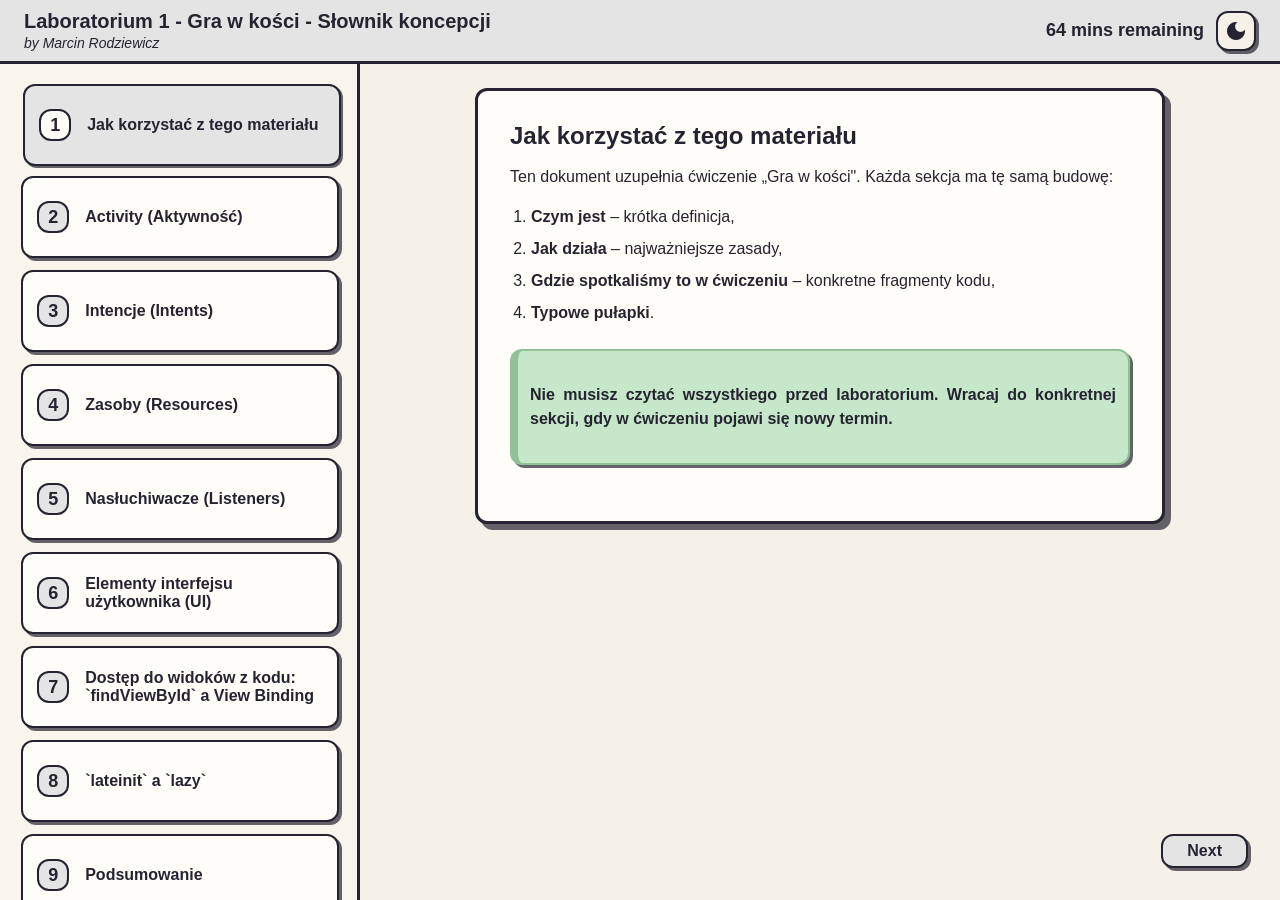
==== commit 55f2d69f: "structure improved" ====
--- a/labs/lab1/theory.html
+++ b/labs/lab1/theory.html
@@ -4,9 +4,9 @@
   <meta name="viewport" content="width=device-width, minimum-scale=1.0, initial-scale=1.0, user-scalable=yes">
   <meta charset="UTF-8">
   <title>Laboratorium 1 - Gra w kości - Słownik koncepcji</title>
-  <link rel="icon" type="image/svg+xml" href="../../../assets/android-favicon.svg">
-  <link rel="stylesheet" href="../../../assets/material-icons.css">
-  <link rel="stylesheet" href="../../../codelab-soft-brutalism.css">
+  <link rel="icon" type="image/svg+xml" href="../assets/android-favicon.svg">
+  <link rel="stylesheet" href="../assets/material-icons.css">
+  <link rel="stylesheet" href="../css/codelab-soft-brutalism.css">
 </head>
 <body>
     <div class="codelab"
@@ -404,8 +404,8 @@
     
   </div>
 
-  <script src="../../../modern-prettify.js"></script>
-  <script src="../../../theme-toggle.js"></script>
-  <script src="../../../codelab.js"></script>
+  <script src="../scripts/modern-prettify.js"></script>
+  <script src="../scripts/theme-toggle.js"></script>
+  <script src="../scripts/codelab.js"></script>
 </body>
 </html>
--- a/labs/assets/material-icons.css
+++ b/labs/assets/material-icons.css
@@ -0,0 +1,23 @@
+@font-face {
+  font-family: "Material Icons";
+  font-style: normal;
+  font-weight: 400;
+  src: url("material-icons/MaterialIcons-Regular.ttf") format("truetype");
+}
+
+.material-icons {
+  font-family: "Material Icons";
+  font-weight: normal;
+  font-style: normal;
+  font-size: 24px;
+  line-height: 1;
+  letter-spacing: normal;
+  text-transform: none;
+  display: inline-block;
+  white-space: nowrap;
+  word-wrap: normal;
+  direction: ltr;
+  -webkit-font-feature-settings: "liga";
+  -webkit-font-smoothing: antialiased;
+  font-feature-settings: "liga";
+}
--- a/labs/css/codelab-soft-brutalism.css
+++ b/labs/css/codelab-soft-brutalism.css
@@ -0,0 +1,772 @@
+/**
+ * ============================================================================
+ * CODELAB SOFT-BRUTALISM THEME STYLESHEET
+ * ============================================================================
+ * 
+ * Aesthetic:
+ *   Soft-Brutalism combines the raw, structural geometry of traditional Brutalism
+ *   (solid 2-3px dark ink borders, flat offset box-shadows, high-contrast badges)
+ *   with friendly, accessible "soft" attributes (12px rounded radii, warm paper
+ *   backgrounds, pastel accent cards, and readable typography).
+ *
+ * Architecture & Contents:
+ *   1. CSS Custom Properties / Design Tokens (:root & html[data-theme="dark"])
+ *   2. Base Document Resets & Typography
+ *   3. Root Layout (.codelab flex wrapper, #main, #steps)
+ *   4. Fixed Header Bar (#codelab-title, nav buttons, theme toggle, time counter)
+ *   5. Navigation Drawer (#drawer, ordered step cards, counter badges)
+ *   6. Step Viewport & Reading Card (.codelab-step, .instructions)
+ *   7. Content Typography & Spacing (H1-H6, paragraphs, links, inline code)
+ *   8. Code Blocks & Syntax Highlighting (.tok-* tokens)
+ *   9. Media & Image Rows (responsive images, .codelab-image-row)
+ *  10. Custom Elements & Buttons (paper-button, action links)
+ *  11. Callout Asides (aside.special, aside.warning)
+ *  12. Floating Action Controls (#controls, #fabs, Previous/Next/Done buttons)
+ *  13. Step Transitions & Reduced Motion Animations
+ *  14. Responsive Layout Breakpoints (@media max-width: 1100px)
+ */
+
+/* ==========================================================================
+   1. Design Tokens & Theme Palettes
+   ========================================================================== */
+
+:root {
+  /* Core ink & paper tokens (Light Mode) */
+  --neo-ink: #252331;              /* Primary text, borders, and hard drop-shadows */
+  --neo-paper: #f6f1e8;            /* Main canvas background behind instructions */
+  --neo-surface: #fffdf8;          /* Instruction card and list item surface */
+  --neo-drawer-bg: #f9f5ed;        /* Sidebar drawer background */
+
+  /* Interactive & Accent Colors */
+  --neo-accent: #c2d7ef;           /* Hover states and secondary highlights */
+  --neo-red: #f2a18f;              /* Red accent token */
+  --neo-primary: #e4e4e4;          /* Top bar and active step button background */
+  --neo-link: #3d70a8;             /* Link text color */
+
+  /* Callout & Status Colors */
+  --neo-warning: #f4c2ae;          /* Warning aside background */
+  --neo-warning-accent: #c97863;   /* Warning aside border accent */
+  --neo-special: #c6e7c9;          /* Informational aside background & action buttons */
+  --neo-special-accent: #8fc194;   /* Informational aside border accent */
+
+  /* Geometry & Shadows */
+  --neo-shadow: rgba(37, 35, 49, 0.7); /* Hard brutalist shadow color */
+  --neo-radius: 12px;                  /* Standard corner radius */
+  --neo-radius-small: 8px;             /* Smaller corner radius for badges and buttons */
+  /* Font Families */
+  --neo-text-font: Arial, sans-serif;
+  --neo-code-font: "Source Code Pro", ui-monospace, SFMono-Regular, Consolas, monospace;
+}
+
+/* Dark Theme Tokens (activated via html[data-theme="dark"] by theme-toggle.js) */
+html[data-theme="dark"] {
+  --neo-ink: #f2eef8;
+  --neo-paper: #1c1a24;
+  --neo-surface: #2a2735;
+  --neo-drawer-bg: #221f2b;
+  --neo-accent: #65c0db;
+  --neo-red: #d9614b;
+  --neo-primary: #5f5c6d;
+  --neo-link: #7ec8f0;
+  --neo-warning: #b5573c;
+  --neo-warning-accent: #e8a184;
+  --neo-special: #3f7a58;
+  --neo-special-accent: #79c99a;
+  --neo-shadow: rgba(20, 18, 29, 0.7);
+}
+
+/* ==========================================================================
+   2. Base Document Resets & Typography
+   ========================================================================== */
+
+html,
+body {
+  width: 100%;
+  height: 100%;
+  margin: 0;
+  padding: 0;
+}
+
+body {
+  box-sizing: border-box;
+  background: var(--neo-paper);
+  color: var(--neo-ink);
+  font-family: var(--neo-text-font);
+   
+}
+
+*,
+*::before,
+*::after {
+  box-sizing: inherit;
+}
+
+[hidden] {
+  display: none !important;
+}
+
+.codelab,
+.codelab #main,
+.codelab #drawer,
+.codelab #controls,
+.codelab-step,
+.codelab-step .instructions {
+  font-family: var(--neo-text-font);
+}
+
+/* ==========================================================================
+   3. Root Layout
+   ========================================================================== */
+
+/* Fullscreen viewport wrapper, offset 64px for fixed top bar */
+.codelab {
+  display: flex;
+  width: 100%;
+  height: 100%;
+  padding-top: 64px;
+}
+
+/* ==========================================================================
+   4. Navigation Drawer (#drawer)
+   ========================================================================== */
+
+.codelab #drawer {
+  position: relative;
+  z-index: 100;
+  display: flex;
+  width: 360px;
+  flex-shrink: 0;
+  flex-direction: column;
+  overflow: auto;
+  border-right: 3px solid var(--neo-ink);
+  background: var(--neo-drawer-bg);
+}
+
+.codelab #drawer .steps {
+  flex: 1;
+  overflow: auto;
+  padding: 18px;
+}
+
+/* Step list counter configuration */
+.codelab #drawer .steps ol {
+  counter-reset: codelab-step;
+  display: flex;
+  flex-direction: column;
+  gap: 12px;
+  margin: 0;
+  padding: 0;
+  list-style: none;
+}
+
+.codelab #drawer .steps li {
+  counter-increment: codelab-step;
+}
+
+/* Step card inside drawer */
+.codelab #drawer .steps li a {
+  display: flex;
+  min-height: 82px;
+  position: relative;
+  align-items: center;
+  padding: 14px 16px 14px 62px;
+  border: 2px solid var(--neo-ink);
+  border-radius: var(--neo-radius);
+  background: var(--neo-surface);
+  box-shadow: 3px 3px 0 var(--neo-shadow);
+  color: var(--neo-ink);
+  font-weight: 700;
+  text-decoration: none;
+}
+
+/* Numbered badge on each drawer step card */
+.codelab #drawer .steps li a::before {
+  position: absolute;
+  top: 50%;
+  left: 14px;
+  display: grid;
+  width: 32px;
+  height: 32px;
+  content: counter(codelab-step);
+  place-items: center;
+  border: 2px solid var(--neo-ink);
+  border-radius: var(--neo-radius);
+  background: var(--neo-primary);
+  color: var(--neo-ink);
+  font-size: 18px;
+  font-weight: 900;
+  transform: translateY(-50%);
+}
+
+.codelab #drawer .steps li a:hover {
+  background: var(--neo-accent);
+  color: var(--neo-ink);
+  transform: translate(2px, 2px);
+  box-shadow: 2px 2px 0 var(--neo-shadow);
+}
+
+/* Active / Selected Step State */
+.codelab #drawer .steps li[selected] a {
+  background: var(--neo-primary);
+  color: var(--neo-ink);
+  transform: translate(2px, 2px);
+  box-shadow: 2px 2px 0 var(--neo-shadow);
+}
+
+.codelab #drawer .steps li[selected] a::before {
+  background: var(--neo-surface);
+}
+
+/* ==========================================================================
+   5. Fixed Top Title Bar (#codelab-title)
+   ========================================================================== */
+
+.codelab #codelab-title {
+  position: fixed;
+  z-index: 1000;
+  top: 0;
+  left: 0;
+  display: flex;
+  width: 100%;
+  height: 64px;
+  align-items: center;
+  justify-content: space-between;
+  padding: 0 24px 0 16px;
+  border-bottom: 3px solid var(--neo-ink);
+  background: var(--neo-primary);
+  color: var(--neo-ink);
+}
+
+.codelab #codelab-title h1 {
+  width: 0;
+  flex: 1;
+  margin: 0 8px;
+  overflow: hidden;
+  color: var(--neo-ink);
+  font-family: "Arial Black", Impact, sans-serif;
+  font-size: 20px;
+  font-weight: 900;
+  white-space: nowrap;
+  text-overflow: ellipsis;
+}
+
+.codelab #codelab-nav-buttons {
+  display: flex;
+  flex-shrink: 0;
+  align-items: center;
+  gap: 8px;
+}
+
+.codelab #codelab-nav-buttons #arrow-back,
+.codelab #codelab-nav-buttons #menu {
+  display: none;
+  width: 40px;
+  height: 40px;
+  align-items: center;
+  justify-content: center;
+  border: 2px solid var(--neo-ink);
+  border-radius: var(--neo-radius);
+  background: var(--neo-paper);
+  color: var(--neo-ink);
+  box-shadow: 3px 3px 0 var(--neo-shadow);
+  text-decoration: none;
+}
+
+.codelab #codelab-nav-buttons #arrow-back {
+  display: none;
+}
+
+/* Theme Toggle Button (Light/Dark Switcher) */
+.codelab #codelab-title #theme-toggle {
+  display: flex;
+  width: 40px;
+  height: 40px;
+  flex-shrink: 0;
+  margin-left: 12px;
+  align-items: center;
+  justify-content: center;
+  border: 2px solid var(--neo-ink);
+  border-radius: var(--neo-radius);
+  background: var(--neo-paper);
+  color: var(--neo-ink);
+  box-shadow: 3px 3px 0 var(--neo-shadow);
+  text-decoration: none;
+  cursor: pointer;
+}
+
+.codelab #codelab-title #theme-toggle:hover {
+  background: var(--neo-accent);
+  transform: translate(2px, 2px);
+  box-shadow: 1px 1px 0 var(--neo-shadow);
+}
+
+.codelab #codelab-nav-buttons #arrow-back:hover,
+.codelab #codelab-nav-buttons #menu:hover {
+  background: var(--neo-accent);
+  transform: translate(2px, 2px);
+  box-shadow: 1px 1px 0 var(--neo-shadow);
+}
+
+/* Remaining Duration Counter */
+.codelab #time-remaining {
+  display: flex;
+  flex-shrink: 0;
+  align-items: center;
+  gap: 4px;
+  font-size: 18px;
+  font-weight: 700;
+}
+
+/* ==========================================================================
+   6. Main Content Viewport & Step Card (.instructions)
+   ========================================================================== */
+
+.codelab #main {
+  position: relative;
+  display: flex;
+  min-width: 0;
+  flex: 1;
+  flex-direction: column;
+  background: var(--neo-paper);
+}
+
+.codelab #steps {
+  min-height: 0;
+  flex: 1;
+  overflow-x: hidden;
+  overflow-y: auto;
+}
+
+.codelab-step {
+  display: block;
+  line-height: 24px;
+}
+
+.codelab-step[hidden] {
+  display: none;
+}
+
+/* Card container holding step tutorial content */
+.codelab-step .instructions {
+  width: 75%;
+  margin: 24px auto 32px;
+  padding: 32px;
+  border: 3px solid var(--neo-ink);
+  border-radius: var(--neo-radius);
+  background: var(--neo-surface);
+  box-shadow: 6px 6px 0 var(--neo-shadow);
+  overflow-x: auto;
+}
+
+.codelab-step .instructions > pre,
+.codelab-step .instructions > img,
+.codelab-step .instructions > .image-container {
+  margin-right: auto;
+  margin-left: auto;
+}
+.codelab-step img.dark-invert {
+  transition: filter 0.2s ease;
+}
+
+html[data-theme="dark"] .codelab-step img.dark-invert {
+  filter: invert(1) hue-rotate(180deg) contrast(0.75);
+}
+/* ==========================================================================
+   7. Typography & Text Elements
+   ========================================================================== */
+
+.codelab-step h2.step-title,
+.codelab-step h2,
+.codelab-step h3,
+.codelab-step h4 {
+  font-size: 18px;
+  margin-top: 16px;
+  margin-bottom: 8px;
+  color: var(--neo-ink);
+  font-family: "Arial Black", Impact, sans-serif;
+  font-weight: 900;
+}
+
+.codelab-step h4 {
+  font-size: 16px;
+  margin-top: 12px;
+  margin-bottom: 0px;
+}
+
+.codelab-step h2.step-title {
+  margin: 0px;
+  font-size: 24px !important;
+  line-height: 1.1 !important;
+}
+
+.codelab-step p,
+.codelab-step ul,
+.codelab-step li {
+  color: var(--neo-ink);
+  text-align: justify;
+  text-justify: inter-word;
+  margin-top: 8px;
+  margin-bottom: 8px;
+}
+
+.codelab-step p {
+  margin-top: 16px;
+}
+
+.codelab-step table {
+  width: 100%;
+  max-width: 100%;
+  margin: 20px auto;
+  border-collapse: separate;
+  border-spacing: 0;
+  border: 3px solid var(--neo-ink);
+  border-radius: var(--neo-radius);
+  overflow: hidden;
+  background: var(--neo-surface);
+  box-shadow: 4px 4px 0 var(--neo-shadow);
+}
+
+.codelab-step th,
+.codelab-step td {
+  padding: 12px 14px;
+  border-right: 2px solid var(--neo-ink);
+  border-bottom: 2px solid var(--neo-ink);
+  vertical-align: top;
+  text-align: left;
+  color: var(--neo-ink);
+  overflow-wrap: anywhere;
+  word-break: break-word;
+}
+
+.codelab-step th:last-child,
+.codelab-step td:last-child {
+  border-right: none;
+}
+
+.codelab-step tr:last-child td {
+  border-bottom: none;
+}
+
+.codelab-step thead th {
+  background: var(--neo-primary);
+  font-family: "Arial Black", Impact, sans-serif;
+  font-size: 14px;
+  font-weight: 900;
+  letter-spacing: 0.02em;
+  text-transform: uppercase;
+}
+
+.codelab-step tbody tr:nth-child(even) td {
+  background: rgba(194, 215, 239, 0.28);
+}
+
+.codelab-step a {
+  color: var(--neo-link);
+  font-weight: 700;
+  text-decoration: underline;
+  text-decoration-thickness: 2px;
+  text-underline-offset: 3px;
+}
+
+.codelab-step code:not(pre code) {
+  color: var(--neo-ink);
+  font-family: var(--neo-code-font);
+  font-size: 1em;
+  font-weight: 700;
+}
+
+/* ==========================================================================
+   8. Code Blocks & Syntax Highlighting
+   ========================================================================== */
+
+.codelab-step pre {
+  margin-top: 0px;
+  margin-bottom: 24px;
+  overflow: auto;
+  padding: 16px;
+  border: 3px solid var(--neo-ink);
+  border-radius: var(--neo-radius);
+  background: #343342;
+  box-shadow: 4px 4px 0 var(--neo-shadow);
+  color: #f5f7f8;
+  line-height: 1.5;
+}
+
+.codelab-step pre code {
+  background: transparent;
+  color: #f5f7f8;
+  font-family: var(--neo-code-font);
+}
+
+/* Syntax Token Colors (Generated by modern-prettify.js) */
+.codelab-step pre code .tok-comment { color: #aab7c4; font-style: italic; }
+.codelab-step pre code .tok-keyword { color: #ff79c6; }
+.codelab-step pre code .tok-type { color: #8be9fd; }
+.codelab-step pre code .tok-string { color: #a8e6a3; }
+.codelab-step pre code .tok-number { color: #2899b5; }
+.codelab-step pre code .tok-annotation { color: #ffb86c; }
+.codelab-step pre code .tok-function { color: #50fa7b; }
+.codelab-step pre code .tok-parameter { color: #38a3d5; }
+.codelab-step pre code .tok-property { color: #bd93f9; }
+
+/* ==========================================================================
+   9. Media & Image Rows
+   ========================================================================== */
+
+.codelab-step img {
+  display: block;
+  max-width: 100%;
+  height: auto;
+  margin-right: auto;
+  margin-bottom: 24px;
+  margin-top: 24px;
+  margin-left: auto;
+}
+
+.codelab-step p img,
+.codelab-step li img {
+  display: inline-block;
+  margin: 0;
+  vertical-align: middle;
+}
+
+/* Side-by-side flex layout for adjacent screenshots */
+.codelab-image-row {
+  display: flex;
+  flex-wrap: wrap;
+  align-items: flex-start;
+  justify-content: center;
+  gap: 16px;
+}
+
+.codelab-image-row img {
+  margin: 0;
+}
+
+/* ==========================================================================
+   10. Action Buttons & Focus Outlines
+   ========================================================================== */
+
+.codelab-step paper-button.colored {
+  display: inline-flex;
+  margin-top: 8px;
+  margin-bottom: 8px;
+  padding: 0.7em 0.9em;
+  border: 2px solid var(--neo-ink);
+  border-radius: var(--neo-radius);
+  background: var(--neo-special);
+  color: var(--neo-ink);
+  font-family: "Arial Black", Impact, sans-serif;
+  font-weight: 900;
+  text-decoration: none;
+  box-shadow: 3px 3px 0 var(--neo-shadow);
+}
+
+.codelab-step paper-button.colored:hover {
+  background: var(--neo-accent);
+  transform: translate(2px, 2px);
+  box-shadow: 2px 2px 0 var(--neo-shadow);
+}
+
+.codelab-step paper-button.colored:focus-visible,
+.codelab #codelab-nav-buttons a:focus-visible,
+.codelab #controls a:focus-visible {
+  outline: 3px solid var(--neo-ink);
+  outline-offset: 4px;
+}
+
+/* ==========================================================================
+   11. Callout Asides (special / warning)
+   ========================================================================== */
+
+.codelab-step aside {
+  margin-top: 24px;
+  margin-bottom: 24px;
+  padding: 8px 12px;
+  border: 2px solid var(--neo-ink);
+  border-left-width: 8px;
+  border-radius: var(--neo-radius);
+  box-shadow: 3px 3px 0 var(--neo-shadow);
+  font-weight: 600;
+}
+
+.codelab-step aside p {
+  margin-top: 24px;
+  margin-bottom: 24px;
+}
+/* Warning callout (from '> aside negative') */
+.codelab-step aside.warning {
+  background: var(--neo-warning);
+  border-color: var(--neo-warning-accent);
+  color: var(--neo-ink);
+}
+
+/* Informational callout (from '> aside positive') */
+.codelab-step aside.special {
+  background: var(--neo-special);
+  border-color: var(--neo-special-accent);
+  color: var(--neo-ink);
+}
+
+/* ==========================================================================
+   12. Floating Action Controls (#controls, #fabs)
+   ========================================================================== */
+
+.codelab #controls {
+  position: absolute;
+  right: 0;
+  bottom: 32px;
+  left: 0;
+  z-index: 1001;
+  display: flex;
+  justify-content: center;
+  padding: 0 4px;
+}
+
+.codelab #controls #fabs {
+  display: flex;
+  width: calc(100% - 32px);
+  align-items: center;
+  gap: 8px;
+}
+
+.codelab #controls #fabs .spacer {
+  flex: 1;
+}
+
+.codelab #controls #previous-step,
+.codelab #controls #next-step,
+.codelab #controls #done {
+  padding: 6px 24px;
+  border: 2px solid var(--neo-ink);
+  border-radius: var(--neo-radius);
+  background: var(--neo-primary);
+  box-shadow: 3px 3px 0 var(--neo-shadow);
+  color: var(--neo-ink);
+  font-family: "Arial Black", Impact, sans-serif;
+  font-weight: 900;
+  text-decoration: none;
+}
+
+.codelab #controls #next-step {
+  margin-right: 12px;
+}
+
+.codelab #controls #previous-step:hover,
+.codelab #controls #next-step:hover,
+.codelab #controls #done:hover {
+  background: var(--neo-accent);
+  transform: translate(2px, 2px);
+  box-shadow: 2px 2px 0 var(--neo-shadow);
+}
+
+/* ==========================================================================
+   13. Step Transitions & Animation Keyframes
+   ========================================================================== */
+
+@keyframes codelab-step-enter-next {
+  from {
+    opacity: 0;
+    transform: translateX(100px);
+  }
+  to {
+    opacity: 1;
+    transform: translateX(0);
+  }
+}
+
+@keyframes codelab-step-enter-previous {
+  from {
+    opacity: 0;
+    transform: translateX(-100px);
+  }
+  to {
+    opacity: 1;
+    transform: translateX(0);
+  }
+}
+
+.codelab-step.step-enter-next {
+  animation: codelab-step-enter-next 400ms ease-out;
+}
+
+.codelab-step.step-enter-previous {
+  animation: codelab-step-enter-previous 400ms ease-out;
+}
+
+/* Accessibility: shorten animation duration if user prefers reduced motion */
+@media (prefers-reduced-motion: reduce) {
+  .codelab-step.step-enter-next,
+  .codelab-step.step-enter-previous {
+    animation-duration: 200ms;
+  }
+}
+
+/* ==========================================================================
+   14. Responsive Layout Breakpoints
+   ========================================================================== */
+
+@media (max-width: 1100px) {
+  /* Show hamburger menu icon on mobile/tablet */
+  .codelab #codelab-nav-buttons #menu {
+    display: flex;
+  }
+
+  /* Transform drawer into an off-canvas slide-out sheet */
+  .codelab #drawer {
+    position: fixed;
+    top: 64px;
+    bottom: 0;
+    left: 0;
+    width: min(360px, 88vw);
+    transform: translateX(-100%);
+    transition: transform 160ms ease;
+  }
+
+  /* Open state toggled by [drawer--open] attribute on .codelab */
+  .codelab[drawer--open] #drawer {
+    transform: translateX(0);
+  }
+
+  /* Expand instruction card width for smaller displays */
+  .codelab-step .instructions {
+    width: calc(100% - 16px);
+    margin: 16px 8px 24px;
+  }
+
+  .codelab #controls {
+    bottom: 16px;
+  }
+}
+/* Author label styling */
+.codelab #codelab-title .title-container {
+  display: flex;
+  flex-direction: column;
+  flex: 1;
+  margin-left: 8px; /* Align with original title margin */
+}
+
+.codelab #codelab-title .title-container h1 {
+  width: auto;
+  flex: none;
+  margin: 0;
+  overflow: visible;
+}
+
+.codelab #codelab-title .author {
+  font-size: 14px;
+  font-style: italic;
+  color: var(--neo-ink);
+  margin-top: 2px;
+}
+/* Align ordered lists with normal text (no indentation) */
+.codelab ol {
+  margin-left: 0;
+  padding-left: 0;
+  list-style-position: inside; /* numbers appear inside the block, aligning left */
+}
+
+.codelab ol li {
+  margin-left: 0;
+  padding-left: 0.2rem; /* slight spacing for readability */
+}
